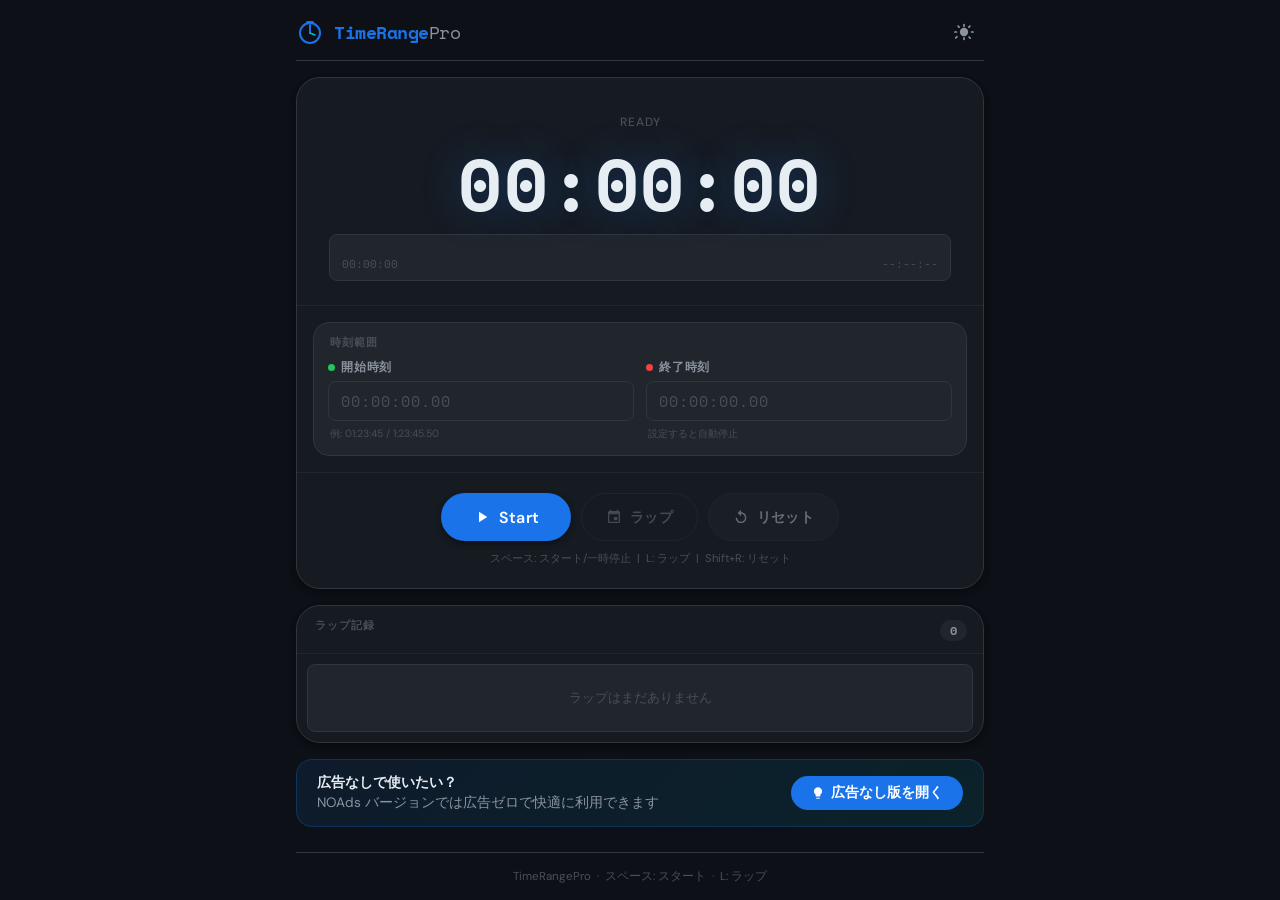
==== index.html @ 6c1df300 "" ====
<!DOCTYPE html>
<html lang="ja" data-theme="dark">
<head>
  <meta charset="UTF-8">
  <meta name="viewport" content="width=device-width, initial-scale=1.0">
  <meta name="theme-color" content="#1a73e8" media="(prefers-color-scheme: dark)">
  <meta name="theme-color" content="#1a73e8" media="(prefers-color-scheme: light)">
  <meta name="description" content="開始・終了時刻を指定できる高機能ストップウォッチ">
  <meta name="apple-mobile-web-app-capable" content="yes">
  <meta name="apple-mobile-web-app-status-bar-style" content="black-translucent">
  <meta name="apple-mobile-web-app-title" content="TimeRangePro">
  <link rel="manifest" href="/manifest.json">
  <link rel="stylesheet" href="/style.css">
  <title>TimeRangePro</title>
  <!-- Google AdSense -->
  <script async="" src="https://pagead2.googlesyndication.com/pagead/js/adsbygoogle.js?client=ca-pub-3265952621594063" crossorigin="anonymous"></script>
</head>
<body>

<div class="app-container">

  <!-- ── Header ── -->
  <header class="app-header">
    <div class="app-logo">
      <svg viewBox="0 0 28 28" fill="none" xmlns="http://www.w3.org/2000/svg">
        <circle cx="14" cy="15" r="10" stroke="var(--md-primary)" stroke-width="2"/>
        <line x1="14" y1="15" x2="14" y2="7" stroke="var(--md-primary)" stroke-width="2" stroke-linecap="round"/>
        <line x1="14" y1="15" x2="19" y2="17" stroke="var(--md-secondary)" stroke-width="1.5" stroke-linecap="round"/>
        <rect x="10" y="3" width="8" height="3" rx="1.5" fill="var(--md-primary)"/>
      </svg>
      <span class="app-title">TimeRange<span>Pro</span></span>
    </div>
    <div class="header-actions">
      <button class="icon-btn" id="btnTheme" aria-label="テーマ切替" title="ダーク/ライト切替">
        <!-- filled by app.js -->
      </button>
    </div>
  </header>

  <!-- ── Install Prompt ── -->
  <div class="install-prompt" id="installPrompt" style="display:none;">
    <div class="install-text">
      <strong>アプリとしてインストール</strong>
      ホーム画面に追加してオフラインでも使えます
    </div>
    <button class="btn btn-secondary btn-install" style="padding:0 14px;height:36px;font-size:0.82rem;">インストール</button>
    <button class="icon-btn btn-install-dismiss" aria-label="閉じる">
      <svg width="16" height="16" viewBox="0 0 24 24" fill="currentColor"><path d="M19 6.41L17.59 5 12 10.59 6.41 5 5 6.41 10.59 12 5 17.59 6.41 19 12 13.41 17.59 19 19 17.59 13.41 12z"/></svg>
    </button>
  </div>

  <!-- ── Main ── -->
  <main class="main-content">

    <!-- ╔═ Timer Panel (outer card) ════════════════════╗ -->
    <section class="panel" aria-label="タイマー">

      <!-- ┌─ Display area ───────────────────────────┐ -->
      <div class="panel-display">
        <div class="timer-status" id="timerStatus">READY</div>
        <div class="timer-display" id="timerDisplay" aria-live="off">
          00:00:00<span class="timer-ms" id="timerMs">.00</span>
        </div>

        <!-- Progress bar nested inside display -->
        <div class="panel-progress">
          <div class="progress-container" role="progressbar" aria-valuemin="0" aria-valuemax="100" aria-valuenow="0">
            <div class="progress-bar" id="progressBar"></div>
          </div>
          <div class="progress-labels">
            <span id="progressStart">00:00:00</span>
            <span id="progressEnd">--:--:--</span>
          </div>
        </div>
      </div>
      <!-- └──────────────────────────────────────────┘ -->

      <!-- ┌─ Range settings (nested sub-panel) ──────┐ -->
      <div class="panel-settings">
        <div class="panel-settings-label">時刻範囲</div>
        <div class="range-inputs" aria-label="時刻範囲設定">
          <div class="input-group">
            <label class="input-label" for="inputStart">
              <span class="dot dot-start"></span>
              開始時刻
            </label>
            <input
              type="text"
              class="time-input"
              id="inputStart"
              placeholder="00:00:00.00"
              inputmode="decimal"
              autocomplete="off"
              spellcheck="false"
              aria-label="タイマー開始時刻"
            >
            <span class="input-hint">例: 01:23:45 / 1:23:45.50</span>
          </div>
          <div class="input-group">
            <label class="input-label" for="inputStop">
              <span class="dot dot-stop"></span>
              終了時刻
            </label>
            <input
              type="text"
              class="time-input"
              id="inputStop"
              placeholder="00:00:00.00"
              inputmode="decimal"
              autocomplete="off"
              spellcheck="false"
              aria-label="タイマー終了時刻（自動停止）"
            >
            <span class="input-hint">設定すると自動停止</span>
          </div>
        </div>
      </div>
      <!-- └──────────────────────────────────────────┘ -->

      <!-- ┌─ Controls ────────────────────────────────┐ -->
      <div class="panel-controls">
        <div class="controls" role="group" aria-label="タイマー操作">
          <button class="btn btn-primary" id="btnStartStop" aria-label="スタート">
            <svg width="18" height="18" viewBox="0 0 24 24" fill="currentColor"><path d="M8 5v14l11-7z"/></svg>
            Start
          </button>
          <button class="btn btn-ghost" id="btnLap" disabled aria-label="ラップ">
            <svg width="16" height="16" viewBox="0 0 24 24" fill="currentColor"><path d="M17 12h-5v5h5v-5zM16 1v2H8V1H6v2H5c-1.11 0-1.99.9-1.99 2L3 19c0 1.1.89 2 2 2h14c1.1 0 2-.9 2-2V5c0-1.1-.9-2-2-2h-1V1h-2zm3 18H5V8h14v11z"/></svg>
            ラップ
          </button>
          <button class="btn btn-secondary" id="btnReset" disabled aria-label="リセット">
            <svg width="16" height="16" viewBox="0 0 24 24" fill="currentColor"><path d="M12 5V1L7 6l5 5V7c3.31 0 6 2.69 6 6s-2.69 6-6 6-6-2.69-6-6H4c0 4.42 3.58 8 8 8s8-3.58 8-8-3.58-8-8-8z"/></svg>
            リセット
          </button>
        </div>
        <p class="shortcut-hint">
          スペース: スタート/一時停止 &nbsp;|&nbsp; L: ラップ &nbsp;|&nbsp; Shift+R: リセット
        </p>
      </div>
      <!-- └──────────────────────────────────────────┘ -->

    </section>
    <!-- ╚═══════════════════════════════════════════════╝ -->

    <!-- ╔═ Lap Panel ════════════════════════════════════╗ -->
    <section class="panel panel-lap" aria-label="ラップ記録">
      <div class="panel-lap-header">
        <div class="panel-settings-label">ラップ記録</div>
        <span class="lap-count" id="lapCount">0</span>
      </div>
      <!-- ┌─ Lap list (inset) ────────────────────────┐ -->
      <div class="lap-list-inset">
        <div class="lap-list" id="lapList" role="list">
          <div class="lap-empty">ラップはまだありません</div>
        </div>
      </div>
      <!-- └──────────────────────────────────────────┘ -->
    </section>
    <!-- ╚═══════════════════════════════════════════════╝ -->

    <!-- Noads Banner -->
    <div class="noads-banner">
      <div class="noads-text">
        <strong>広告なしで使いたい？</strong>
        NOAds バージョンでは広告ゼロで快適に利用できます
      </div>
      <button class="btn-noads" id="btnGoNoads" aria-label="広告なしバージョンを開く">
        <svg width="14" height="14" viewBox="0 0 24 24" fill="currentColor"><path d="M9 21c0 .55.45 1 1 1h4c.55 0 1-.45 1-1v-1H9v1zm3-19C8.14 2 5 5.14 5 9c0 2.38 1.19 4.47 3 5.74V17c0 .55.45 1 1 1h6c.55 0 1-.45 1-1v-2.26c1.81-1.27 3-3.36 3-5.74 0-3.86-3.14-7-7-7z"/></svg>
        広告なし版を開く
      </button>
    </div>

  </main>

  <footer class="app-footer">
    TimeRangePro &nbsp;·&nbsp; スペース: スタート &nbsp;·&nbsp; L: ラップ
  </footer>

</div>

<script>
  // ── Service Worker Registration ──────────────────────
  if ('serviceWorker' in navigator) {
    navigator.serviceWorker.register('/sw.js').catch(() => {});
  }

  // ── noads Button: set one-time token ─────────────────
  document.getElementById('btnGoNoads').addEventListener('click', function () {
    // Set a one-time session token
    sessionStorage.setItem('trp_noads_token', '1');
    window.location.href = '/noads/';
  });
</script>
<script src="/app.js"></script>
</body>
</html>
---- style.css ----
/* ─── Google Fonts ─────────────────────────────────── */
@import url('https://fonts.googleapis.com/css2?family=Space+Mono:wght@400;700&family=DM+Sans:opsz,wght@9..40,300;400;500;600&display=swap');

/* ─── CSS Variables ─────────────────────────────────── */
:root {
  --md-primary: #1a73e8;
  --md-primary-container: #d3e3fd;
  --md-on-primary: #ffffff;
  --md-secondary: #00bcd4;
  --md-accent: #f59e0b;
  --md-error: #ef4444;
  --md-success: #22c55e;

  --transition: 0.25s cubic-bezier(0.4, 0, 0.2, 1);
  --radius-sm: 8px;
  --radius-md: 16px;
  --radius-lg: 24px;
  --radius-pill: 50px;

  --font-display: 'Space Mono', monospace;
  --font-ui: 'DM Sans', sans-serif;

  --shadow-1: 0 1px 3px rgba(0,0,0,0.12), 0 1px 2px rgba(0,0,0,0.24);
  --shadow-2: 0 3px 6px rgba(0,0,0,0.16), 0 3px 6px rgba(0,0,0,0.23);
  --shadow-3: 0 10px 20px rgba(0,0,0,0.19), 0 6px 6px rgba(0,0,0,0.23);
}

/* ─── Dark Mode (default) ──────────────────────────── */
[data-theme="dark"] {
  --bg-base:      #0d1117;
  --bg-surface:   #161b22;
  --bg-elevated:  #21262d;
  --bg-overlay:   #30363d;
  --text-primary: #e6edf3;
  --text-secondary:#8b949e;
  --text-muted:   #484f58;
  --border:       #30363d;
  --divider:      #21262d;
  --timer-glow:   rgba(26, 115, 232, 0.3);
  --ad-bg:        #1a1f26;
  --ad-border:    #2d333b;
}

/* ─── Light Mode ───────────────────────────────────── */
[data-theme="light"] {
  --bg-base:      #f8f9fa;
  --bg-surface:   #ffffff;
  --bg-elevated:  #f1f3f4;
  --bg-overlay:   #e8eaed;
  --text-primary: #202124;
  --text-secondary:#5f6368;
  --text-muted:   #9aa0a6;
  --border:       #dadce0;
  --divider:      #f1f3f4;
  --timer-glow:   rgba(26, 115, 232, 0.15);
  --ad-bg:        #fafafa;
  --ad-border:    #e0e0e0;

  --shadow-1: 0 1px 3px rgba(0,0,0,0.08), 0 1px 2px rgba(0,0,0,0.12);
  --shadow-2: 0 3px 6px rgba(0,0,0,0.10), 0 3px 6px rgba(0,0,0,0.12);
  --shadow-3: 0 10px 20px rgba(0,0,0,0.10), 0 6px 6px rgba(0,0,0,0.12);
}

/* ─── Reset & Base ─────────────────────────────────── */
*, *::before, *::after { box-sizing: border-box; margin: 0; padding: 0; }

html {
  font-size: 16px;
  -webkit-text-size-adjust: 100%;
}

body {
  font-family: var(--font-ui);
  background: var(--bg-base);
  color: var(--text-primary);
  min-height: 100vh;
  transition: background var(--transition), color var(--transition);
  overflow-x: hidden;
}

/* ─── App Shell ────────────────────────────────────── */
.app-container {
  display: flex;
  flex-direction: column;
  min-height: 100vh;
  max-width: 720px;
  margin: 0 auto;
  padding: 0 16px;
}

/* ─── Header ───────────────────────────────────────── */
.app-header {
  display: flex;
  align-items: center;
  justify-content: space-between;
  padding: 12px 0 8px;
  border-bottom: 1px solid var(--border);
  position: sticky;
  top: 0;
  background: var(--bg-base);
  z-index: 100;
  transition: background var(--transition);
}

.app-logo {
  display: flex;
  align-items: center;
  gap: 10px;
}

.app-logo svg {
  width: 28px;
  height: 28px;
}

.app-title {
  font-family: var(--font-display);
  font-size: 1.1rem;
  font-weight: 700;
  color: var(--md-primary);
  letter-spacing: -0.5px;
}

.app-title span {
  color: var(--text-secondary);
  font-weight: 400;
}

.header-actions {
  display: flex;
  align-items: center;
  gap: 8px;
}

/* ─── Icon Button ──────────────────────────────────── */
.icon-btn {
  width: 40px;
  height: 40px;
  border-radius: 50%;
  border: none;
  background: transparent;
  color: var(--text-secondary);
  cursor: pointer;
  display: flex;
  align-items: center;
  justify-content: center;
  transition: background var(--transition), color var(--transition);
  -webkit-tap-highlight-color: transparent;
  position: relative;
  overflow: hidden;
}

.icon-btn:hover { background: var(--bg-elevated); color: var(--text-primary); }
.icon-btn:active { background: var(--bg-overlay); }
.icon-btn::after {
  content: '';
  position: absolute;
  inset: 0;
  border-radius: 50%;
  background: currentColor;
  opacity: 0;
  transform: scale(0);
  transition: transform 0.3s, opacity 0.3s;
}
.icon-btn:active::after { transform: scale(1); opacity: 0.12; }

/* ─── Ad Banner (removed - using AdSense auto-ads) ─── */

/* ─── Main Content ─────────────────────────────────── */
.main-content {
  flex: 1;
  padding: 16px 0;
  display: flex;
  flex-direction: column;
  gap: 16px;
}

/* ─── Panel System (nested card architecture) ──────── */

/* Outer panel — outermost card */
.panel {
  background: var(--bg-surface);
  border-radius: var(--radius-lg);
  border: 1px solid var(--border);
  box-shadow: var(--shadow-2);
  overflow: hidden;
  transition: background var(--transition), border-color var(--transition);
}

/* Display area — inset block at top of panel */
.panel-display {
  padding: 28px 24px 20px;
  text-align: center;
  border-bottom: 1px solid var(--divider);
}

/* Progress nested inside display */
.panel-progress {
  background: var(--bg-elevated);
  border-radius: var(--radius-sm);
  padding: 10px 12px 8px;
  margin-top: 14px;
  border: 1px solid var(--border);
}

/* Settings sub-panel — inset background */
.panel-settings {
  background: var(--bg-elevated);
  margin: 12px;
  border-radius: var(--radius-md);
  border: 1px solid var(--border);
  padding: 12px 14px 14px;
}

.panel-settings-label {
  font-size: 0.68rem;
  font-weight: 700;
  color: var(--text-muted);
  text-transform: uppercase;
  letter-spacing: 1px;
  margin-bottom: 10px;
  padding-left: 2px;
}

/* Controls area — bottom of panel */
.panel-controls {
  padding: 16px 20px 18px;
  border-top: 1px solid var(--divider);
  display: flex;
  flex-direction: column;
  gap: 10px;
  align-items: center;
}

.shortcut-hint {
  text-align: center;
  font-size: 0.7rem;
  color: var(--text-muted);
}

/* Lap panel */
.panel-lap {
  overflow: visible;
}

.panel-lap-header {
  display: flex;
  align-items: center;
  justify-content: space-between;
  padding: 12px 16px 10px;
  border-bottom: 1px solid var(--divider);
}

/* Inset lap list */
.lap-list-inset {
  background: var(--bg-elevated);
  margin: 10px;
  border-radius: var(--radius-sm);
  border: 1px solid var(--border);
  overflow: hidden;
}

/* ─── Timer Display ────────────────────────────────── */
.timer-display {
  font-family: var(--font-display);
  font-size: clamp(2.8rem, 12vw, 4.5rem);
  font-weight: 700;
  letter-spacing: 0.02em;
  color: var(--text-primary);
  line-height: 1;
  margin-bottom: 4px;
  transition: color var(--transition), text-shadow var(--transition);
  text-shadow: 0 0 40px var(--timer-glow);
  user-select: none;
}

.timer-display.running {
  color: var(--md-primary);
  text-shadow: 0 0 40px rgba(26, 115, 232, 0.5), 0 0 80px rgba(26, 115, 232, 0.2);
}

.timer-display.finished {
  color: var(--md-success);
  text-shadow: 0 0 40px rgba(34, 197, 94, 0.4);
}

.timer-ms {
  font-size: 0.45em;
  color: var(--text-secondary);
  vertical-align: baseline;
  margin-left: 2px;
}

.timer-status {
  font-size: 0.75rem;
  color: var(--text-muted);
  letter-spacing: 1px;
  text-transform: uppercase;
  font-weight: 500;
  height: 18px;
  margin-bottom: 16px;
}

/* ─── Progress Bar ─────────────────────────────────── */
.progress-container {
  background: var(--bg-elevated);
  border-radius: 999px;
  height: 6px;
  overflow: hidden;
  margin: 0 0 4px;
}

.progress-bar {
  height: 100%;
  background: linear-gradient(90deg, var(--md-primary), var(--md-secondary));
  border-radius: 999px;
  width: 0%;
  transition: width 0.1s linear;
}

.progress-labels {
  display: flex;
  justify-content: space-between;
  font-size: 0.7rem;
  color: var(--text-muted);
  margin-top: 4px;
  font-family: var(--font-display);
}

/* ─── Range Inputs ─────────────────────────────────── */
.range-inputs {
  display: grid;
  grid-template-columns: 1fr 1fr;
  gap: 12px;
}

.input-group {
  display: flex;
  flex-direction: column;
  gap: 6px;
}

.input-label {
  font-size: 0.72rem;
  font-weight: 600;
  color: var(--text-secondary);
  text-transform: uppercase;
  letter-spacing: 0.8px;
  display: flex;
  align-items: center;
  gap: 6px;
}

.input-label .dot {
  width: 7px;
  height: 7px;
  border-radius: 50%;
}

.dot-start { background: var(--md-success); }
.dot-stop  { background: var(--md-error); }

.time-input {
  font-family: var(--font-display);
  font-size: 0.95rem;
  padding: 8px 12px;
  border-radius: var(--radius-sm);
  border: 1.5px solid var(--border);
  background: var(--bg-elevated);
  color: var(--text-primary);
  width: 100%;
  letter-spacing: 1px;
  transition: border-color var(--transition), background var(--transition), box-shadow var(--transition);
  outline: none;
}

.time-input:focus {
  border-color: var(--md-primary);
  box-shadow: 0 0 0 3px rgba(26, 115, 232, 0.15);
  background: var(--bg-surface);
}

.time-input::placeholder { color: var(--text-muted); }

.input-hint {
  font-size: 0.65rem;
  color: var(--text-muted);
  padding-left: 2px;
}

/* ─── Controls ─────────────────────────────────────── */
.controls {
  display: flex;
  gap: 10px;
  align-items: center;
  justify-content: center;
  flex-wrap: wrap;
}

.btn {
  font-family: var(--font-ui);
  font-size: 0.9rem;
  font-weight: 600;
  border: none;
  cursor: pointer;
  border-radius: var(--radius-pill);
  padding: 0 24px;
  height: 48px;
  display: flex;
  align-items: center;
  gap: 8px;
  transition: all var(--transition);
  -webkit-tap-highlight-color: transparent;
  position: relative;
  overflow: hidden;
  letter-spacing: 0.3px;
}

.btn::after {
  content: '';
  position: absolute;
  inset: 0;
  background: currentColor;
  opacity: 0;
  transition: opacity 0.2s;
}
.btn:active::after { opacity: 0.12; }

.btn-primary {
  background: var(--md-primary);
  color: #fff;
  box-shadow: var(--shadow-2);
  min-width: 130px;
  justify-content: center;
  font-size: 1rem;
}

.btn-primary:hover { filter: brightness(1.1); box-shadow: var(--shadow-3); }
.btn-primary.paused { background: var(--md-accent); }
.btn-primary.running { background: #e53e3e; }

.btn-secondary {
  background: var(--bg-elevated);
  color: var(--text-primary);
  border: 1.5px solid var(--border);
}
.btn-secondary:hover { background: var(--bg-overlay); }

.btn-ghost {
  background: transparent;
  color: var(--text-secondary);
  border: 1.5px solid var(--border);
}
.btn-ghost:hover { background: var(--bg-elevated); color: var(--text-primary); }

.btn:disabled {
  opacity: 0.38;
  cursor: not-allowed;
  pointer-events: none;
}

.btn svg { flex-shrink: 0; }

/* ─── Lap List ─────────────────────────────────────── */
.lap-count {
  background: var(--bg-elevated);
  color: var(--text-secondary);
  border-radius: 20px;
  padding: 2px 10px;
  font-size: 0.72rem;
  font-weight: 600;
  font-family: var(--font-display);
}

.lap-list {
  max-height: 200px;
  overflow-y: auto;
  scrollbar-width: thin;
  scrollbar-color: var(--border) transparent;
}

.lap-list::-webkit-scrollbar { width: 4px; }
.lap-list::-webkit-scrollbar-track { background: transparent; }
.lap-list::-webkit-scrollbar-thumb { background: var(--border); border-radius: 4px; }

.lap-item {
  display: grid;
  grid-template-columns: 32px 1fr 1fr 1fr;
  gap: 8px;
  align-items: center;
  padding: 10px 16px;
  border-bottom: 1px solid var(--divider);
  font-family: var(--font-display);
  font-size: 0.82rem;
  animation: lapIn 0.2s ease;
  transition: background var(--transition);
}

.lap-item:last-child { border-bottom: none; }
.lap-item:hover { background: var(--bg-elevated); }

@keyframes lapIn {
  from { opacity: 0; transform: translateX(-8px); }
  to   { opacity: 1; transform: translateX(0); }
}

.lap-num {
  color: var(--text-muted);
  font-size: 0.72rem;
}

.lap-split { color: var(--text-primary); }
.lap-total { color: var(--text-secondary); }

.lap-delta { font-size: 0.75rem; }
.lap-delta.faster { color: var(--md-success); }
.lap-delta.slower { color: var(--md-error); }
.lap-delta.neutral { color: var(--text-muted); }

.lap-empty {
  padding: 24px 16px;
  text-align: center;
  color: var(--text-muted);
  font-size: 0.82rem;
}

/* ─── Noads Button ─────────────────────────────────── */
.noads-banner {
  background: linear-gradient(135deg, rgba(26,115,232,0.1), rgba(0,188,212,0.1));
  border: 1px solid rgba(26,115,232,0.25);
  border-radius: var(--radius-md);
  padding: 14px 20px;
  display: flex;
  align-items: center;
  justify-content: space-between;
  gap: 12px;
  flex-wrap: wrap;
}

.noads-text {
  font-size: 0.85rem;
  color: var(--text-secondary);
}

.noads-text strong {
  color: var(--text-primary);
  display: block;
  margin-bottom: 2px;
}

.btn-noads {
  background: var(--md-primary);
  color: #fff;
  border: none;
  border-radius: var(--radius-pill);
  padding: 8px 20px;
  font-family: var(--font-ui);
  font-size: 0.85rem;
  font-weight: 600;
  cursor: pointer;
  white-space: nowrap;
  transition: all var(--transition);
  display: flex;
  align-items: center;
  gap: 6px;
  text-decoration: none;
  -webkit-tap-highlight-color: transparent;
}

.btn-noads:hover { filter: brightness(1.1); box-shadow: var(--shadow-2); }

/* ─── Footer ───────────────────────────────────────── */
.app-footer {
  padding: 16px 0;
  border-top: 1px solid var(--border);
  text-align: center;
  font-size: 0.72rem;
  color: var(--text-muted);
  margin-top: auto;
}

/* ─── Install Prompt ───────────────────────────────── */
.install-prompt {
  background: var(--bg-surface);
  border: 1px solid var(--border);
  border-radius: var(--radius-md);
  padding: 12px 16px;
  display: flex;
  align-items: center;
  gap: 12px;
  animation: slideDown 0.3s ease;
}

@keyframes slideDown {
  from { opacity: 0; transform: translateY(-8px); }
  to   { opacity: 1; transform: translateY(0); }
}

.install-text {
  flex: 1;
  font-size: 0.82rem;
  color: var(--text-secondary);
}

.install-text strong { color: var(--text-primary); font-size: 0.88rem; }

/* ─── Responsive ───────────────────────────────────── */
@media (max-width: 480px) {
  .range-inputs {
    grid-template-columns: 1fr;
    gap: 10px;
  }

  .panel-display { padding: 20px 16px 16px; }
  .panel-settings { margin: 8px; }
  .panel-controls { padding: 12px 14px 14px; }

  .controls { gap: 8px; }

  .btn-primary {
    min-width: 110px;
    font-size: 0.95rem;
  }

  .lap-item {
    grid-template-columns: 28px 1fr 1fr auto;
    font-size: 0.78rem;
    padding: 9px 12px;
  }

  .noads-banner {
    flex-direction: column;
    align-items: flex-start;
  }
}

@media (min-width: 600px) {
  .panel-display { padding: 36px 32px 24px; }
  .panel-settings { margin: 16px; }
  .panel-controls { padding: 20px 28px 22px; }
}

/* ─── Transitions for theme switch ────────────────────*/
* {
  transition: background-color var(--transition),
              border-color var(--transition),
              color var(--transition);
}
.timer-display, .progress-bar { transition: none; }
.timer-display { transition: color 0.3s, text-shadow 0.3s; }
.progress-bar  { transition: width 0.1s linear; }
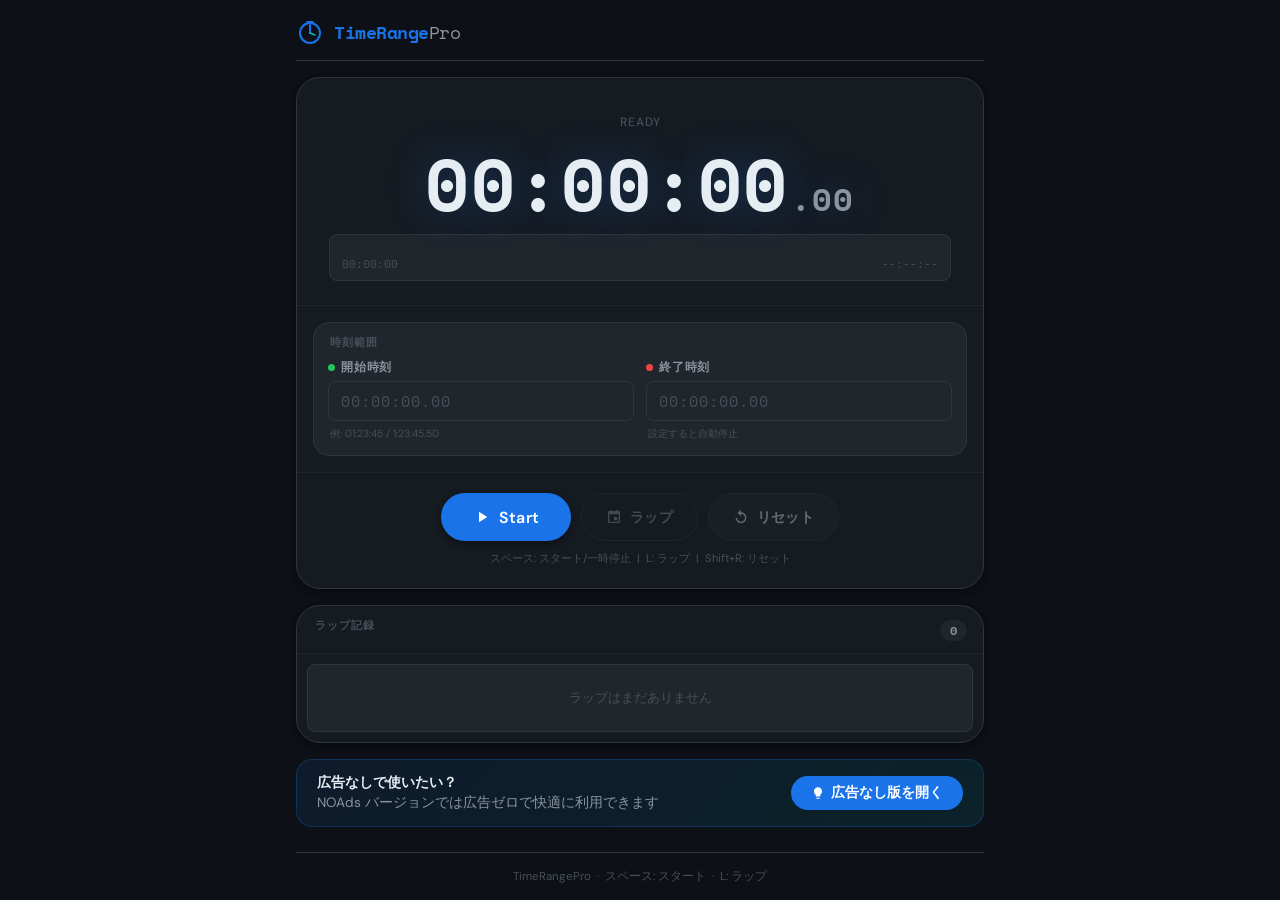
==== commit 532734f2: "Refactor timer display in index.html Updated timer display structure for better accessibility." ====
--- a/index.html
+++ b/index.html
@@ -58,9 +58,9 @@
       <!-- ┌─ Display area ───────────────────────────┐ -->
       <div class="panel-display">
         <div class="timer-status" id="timerStatus">READY</div>
-        <div class="timer-display" id="timerDisplay" aria-live="off">
-          00:00:00<span class="timer-ms" id="timerMs">.00</span>
-        </div>
+        <div class="timer-display" aria-live="off">
+  <span id="timerDisplay">00:00:00</span><span class="timer-ms" id="timerMs">.00</span>
+</div>
 
         <!-- Progress bar nested inside display -->
         <div class="panel-progress">
@@ -193,4 +193,4 @@
 </script>
 <script src="/app.js"></script>
 </body>
-</html>+</html>
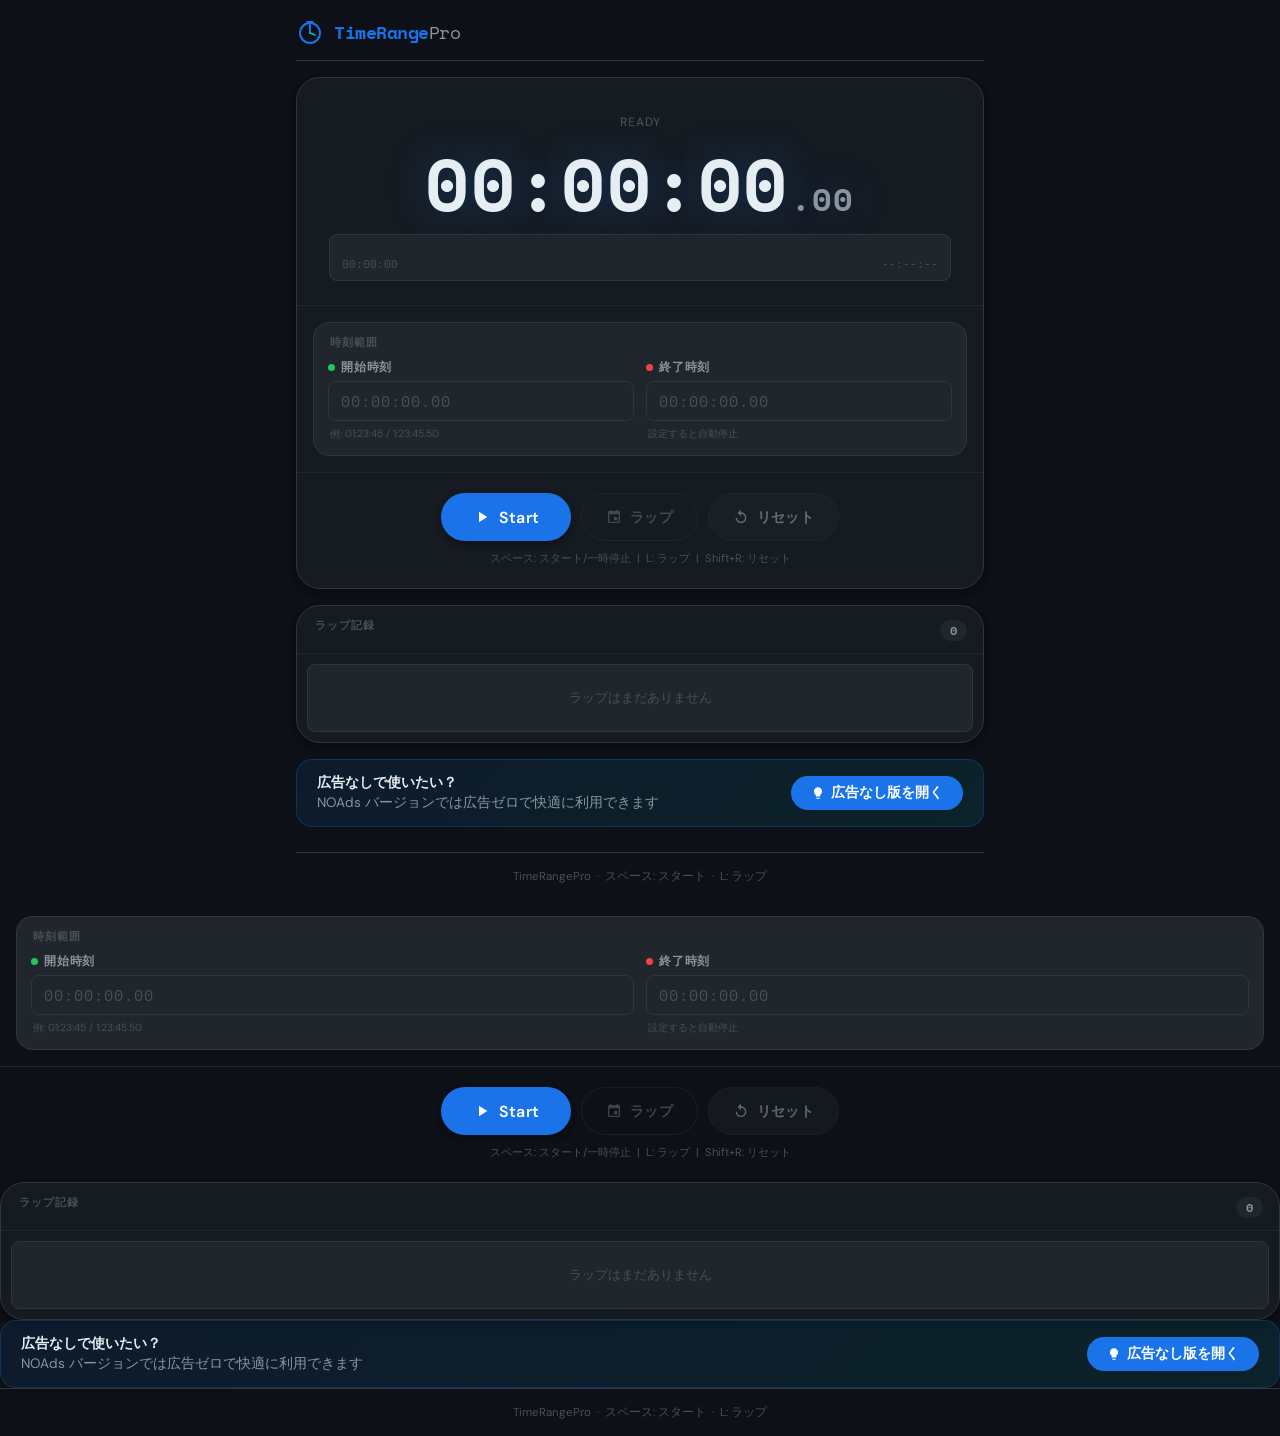
==== commit 66bb7333: "Remove comments for cleaner index.html Removed comments from index.html to clean up the code." ====
--- a/index.html
+++ b/index.html
@@ -12,14 +12,12 @@
   <link rel="manifest" href="/manifest.json">
   <link rel="stylesheet" href="/style.css">
   <title>TimeRangePro</title>
-  <!-- Google AdSense -->
   <script async="" src="https://pagead2.googlesyndication.com/pagead/js/adsbygoogle.js?client=ca-pub-3265952621594063" crossorigin="anonymous"></script>
 </head>
 <body>
 
 <div class="app-container">
 
-  <!-- ── Header ── -->
   <header class="app-header">
     <div class="app-logo">
       <svg viewBox="0 0 28 28" fill="none" xmlns="http://www.w3.org/2000/svg">
@@ -32,12 +30,10 @@
     </div>
     <div class="header-actions">
       <button class="icon-btn" id="btnTheme" aria-label="テーマ切替" title="ダーク/ライト切替">
-        <!-- filled by app.js -->
-      </button>
+        </button>
     </div>
   </header>
 
-  <!-- ── Install Prompt ── -->
   <div class="install-prompt" id="installPrompt" style="display:none;">
     <div class="install-text">
       <strong>アプリとしてインストール</strong>
@@ -49,20 +45,16 @@
     </button>
   </div>
 
-  <!-- ── Main ── -->
   <main class="main-content">
 
-    <!-- ╔═ Timer Panel (outer card) ════════════════════╗ -->
     <section class="panel" aria-label="タイマー">
 
-      <!-- ┌─ Display area ───────────────────────────┐ -->
       <div class="panel-display">
         <div class="timer-status" id="timerStatus">READY</div>
         <div class="timer-display" aria-live="off">
-  <span id="timerDisplay">00:00:00</span><span class="timer-ms" id="timerMs">.00</span>
-</div>
-
-        <!-- Progress bar nested inside display -->
+          <span id="timerDisplay">00:00:00</span><span class="timer-ms" id="timerMs">.00</span>
+        </div>
+
         <div class="panel-progress">
           <div class="progress-container" role="progressbar" aria-valuemin="0" aria-valuemax="100" aria-valuenow="0">
             <div class="progress-bar" id="progressBar"></div>
@@ -73,9 +65,6 @@
           </div>
         </div>
       </div>
-      <!-- └──────────────────────────────────────────┘ -->
-
-      <!-- ┌─ Range settings (nested sub-panel) ──────┐ -->
       <div class="panel-settings">
         <div class="panel-settings-label">時刻範囲</div>
         <div class="range-inputs" aria-label="時刻範囲設定">
@@ -115,9 +104,6 @@
           </div>
         </div>
       </div>
-      <!-- └──────────────────────────────────────────┘ -->
-
-      <!-- ┌─ Controls ────────────────────────────────┐ -->
       <div class="panel-controls">
         <div class="controls" role="group" aria-label="タイマー操作">
           <button class="btn btn-primary" id="btnStartStop" aria-label="スタート">
@@ -137,28 +123,18 @@
           スペース: スタート/一時停止 &nbsp;|&nbsp; L: ラップ &nbsp;|&nbsp; Shift+R: リセット
         </p>
       </div>
-      <!-- └──────────────────────────────────────────┘ -->
-
-    </section>
-    <!-- ╚═══════════════════════════════════════════════╝ -->
-
-    <!-- ╔═ Lap Panel ════════════════════════════════════╗ -->
+      </section>
     <section class="panel panel-lap" aria-label="ラップ記録">
       <div class="panel-lap-header">
         <div class="panel-settings-label">ラップ記録</div>
         <span class="lap-count" id="lapCount">0</span>
       </div>
-      <!-- ┌─ Lap list (inset) ────────────────────────┐ -->
       <div class="lap-list-inset">
         <div class="lap-list" id="lapList" role="list">
           <div class="lap-empty">ラップはまだありません</div>
         </div>
       </div>
-      <!-- └──────────────────────────────────────────┘ -->
-    </section>
-    <!-- ╚═══════════════════════════════════════════════╝ -->
-
-    <!-- Noads Banner -->
+      </section>
     <div class="noads-banner">
       <div class="noads-text">
         <strong>広告なしで使いたい？</strong>
@@ -194,3 +170,126 @@
 <script src="/app.js"></script>
 </body>
 </html>
+        </div>
+      </div>
+      <!-- └──────────────────────────────────────────┘ -->
+
+      <!-- ┌─ Range settings (nested sub-panel) ──────┐ -->
+      <div class="panel-settings">
+        <div class="panel-settings-label">時刻範囲</div>
+        <div class="range-inputs" aria-label="時刻範囲設定">
+          <div class="input-group">
+            <label class="input-label" for="inputStart">
+              <span class="dot dot-start"></span>
+              開始時刻
+            </label>
+            <input
+              type="text"
+              class="time-input"
+              id="inputStart"
+              placeholder="00:00:00.00"
+              inputmode="decimal"
+              autocomplete="off"
+              spellcheck="false"
+              aria-label="タイマー開始時刻"
+            >
+            <span class="input-hint">例: 01:23:45 / 1:23:45.50</span>
+          </div>
+          <div class="input-group">
+            <label class="input-label" for="inputStop">
+              <span class="dot dot-stop"></span>
+              終了時刻
+            </label>
+            <input
+              type="text"
+              class="time-input"
+              id="inputStop"
+              placeholder="00:00:00.00"
+              inputmode="decimal"
+              autocomplete="off"
+              spellcheck="false"
+              aria-label="タイマー終了時刻（自動停止）"
+            >
+            <span class="input-hint">設定すると自動停止</span>
+          </div>
+        </div>
+      </div>
+      <!-- └──────────────────────────────────────────┘ -->
+
+      <!-- ┌─ Controls ────────────────────────────────┐ -->
+      <div class="panel-controls">
+        <div class="controls" role="group" aria-label="タイマー操作">
+          <button class="btn btn-primary" id="btnStartStop" aria-label="スタート">
+            <svg width="18" height="18" viewBox="0 0 24 24" fill="currentColor"><path d="M8 5v14l11-7z"/></svg>
+            Start
+          </button>
+          <button class="btn btn-ghost" id="btnLap" disabled aria-label="ラップ">
+            <svg width="16" height="16" viewBox="0 0 24 24" fill="currentColor"><path d="M17 12h-5v5h5v-5zM16 1v2H8V1H6v2H5c-1.11 0-1.99.9-1.99 2L3 19c0 1.1.89 2 2 2h14c1.1 0 2-.9 2-2V5c0-1.1-.9-2-2-2h-1V1h-2zm3 18H5V8h14v11z"/></svg>
+            ラップ
+          </button>
+          <button class="btn btn-secondary" id="btnReset" disabled aria-label="リセット">
+            <svg width="16" height="16" viewBox="0 0 24 24" fill="currentColor"><path d="M12 5V1L7 6l5 5V7c3.31 0 6 2.69 6 6s-2.69 6-6 6-6-2.69-6-6H4c0 4.42 3.58 8 8 8s8-3.58 8-8-3.58-8-8-8z"/></svg>
+            リセット
+          </button>
+        </div>
+        <p class="shortcut-hint">
+          スペース: スタート/一時停止 &nbsp;|&nbsp; L: ラップ &nbsp;|&nbsp; Shift+R: リセット
+        </p>
+      </div>
+      <!-- └──────────────────────────────────────────┘ -->
+
+    </section>
+    <!-- ╚═══════════════════════════════════════════════╝ -->
+
+    <!-- ╔═ Lap Panel ════════════════════════════════════╗ -->
+    <section class="panel panel-lap" aria-label="ラップ記録">
+      <div class="panel-lap-header">
+        <div class="panel-settings-label">ラップ記録</div>
+        <span class="lap-count" id="lapCount">0</span>
+      </div>
+      <!-- ┌─ Lap list (inset) ────────────────────────┐ -->
+      <div class="lap-list-inset">
+        <div class="lap-list" id="lapList" role="list">
+          <div class="lap-empty">ラップはまだありません</div>
+        </div>
+      </div>
+      <!-- └──────────────────────────────────────────┘ -->
+    </section>
+    <!-- ╚═══════════════════════════════════════════════╝ -->
+
+    <!-- Noads Banner -->
+    <div class="noads-banner">
+      <div class="noads-text">
+        <strong>広告なしで使いたい？</strong>
+        NOAds バージョンでは広告ゼロで快適に利用できます
+      </div>
+      <button class="btn-noads" id="btnGoNoads" aria-label="広告なしバージョンを開く">
+        <svg width="14" height="14" viewBox="0 0 24 24" fill="currentColor"><path d="M9 21c0 .55.45 1 1 1h4c.55 0 1-.45 1-1v-1H9v1zm3-19C8.14 2 5 5.14 5 9c0 2.38 1.19 4.47 3 5.74V17c0 .55.45 1 1 1h6c.55 0 1-.45 1-1v-2.26c1.81-1.27 3-3.36 3-5.74 0-3.86-3.14-7-7-7z"/></svg>
+        広告なし版を開く
+      </button>
+    </div>
+
+  </main>
+
+  <footer class="app-footer">
+    TimeRangePro &nbsp;·&nbsp; スペース: スタート &nbsp;·&nbsp; L: ラップ
+  </footer>
+
+</div>
+
+<script>
+  // ── Service Worker Registration ──────────────────────
+  if ('serviceWorker' in navigator) {
+    navigator.serviceWorker.register('/sw.js').catch(() => {});
+  }
+
+  // ── noads Button: set one-time token ─────────────────
+  document.getElementById('btnGoNoads').addEventListener('click', function () {
+    // Set a one-time session token
+    sessionStorage.setItem('trp_noads_token', '1');
+    window.location.href = '/noads/';
+  });
+</script>
+<script src="/app.js"></script>
+</body>
+</html>
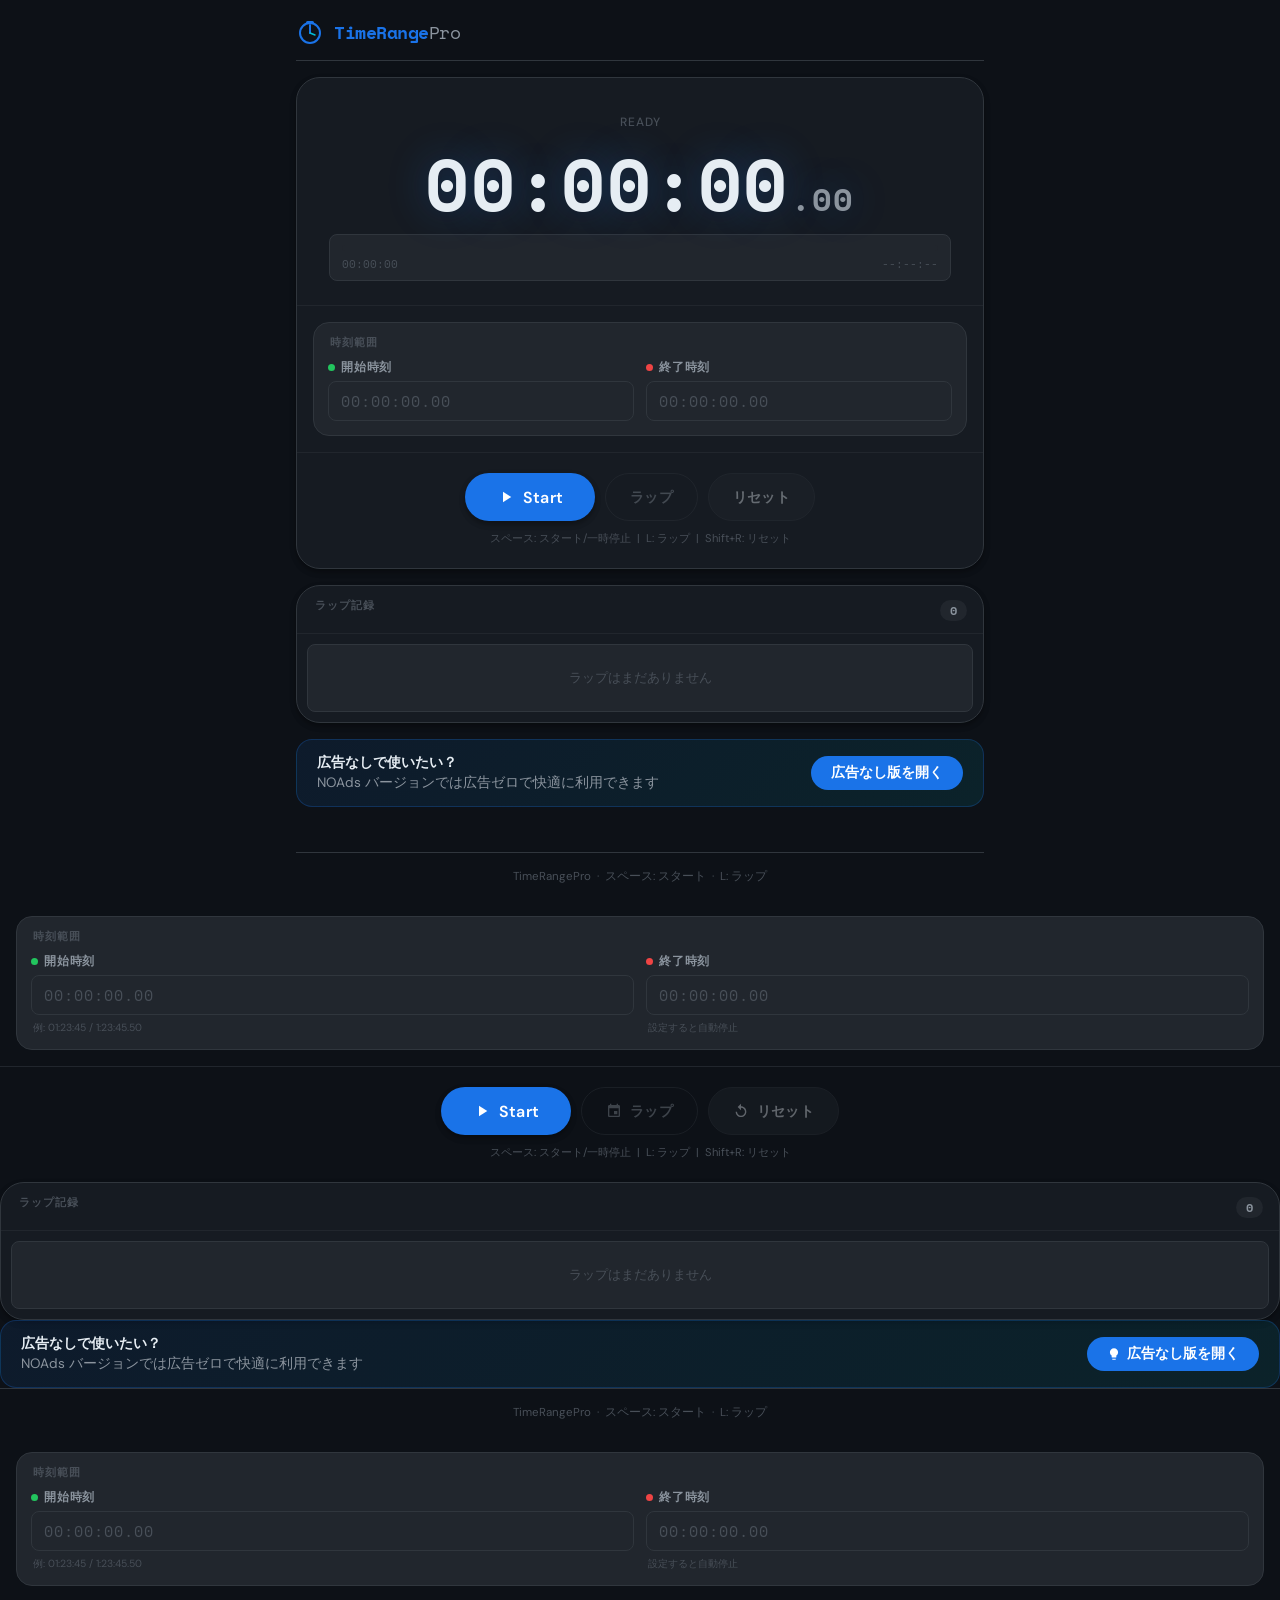
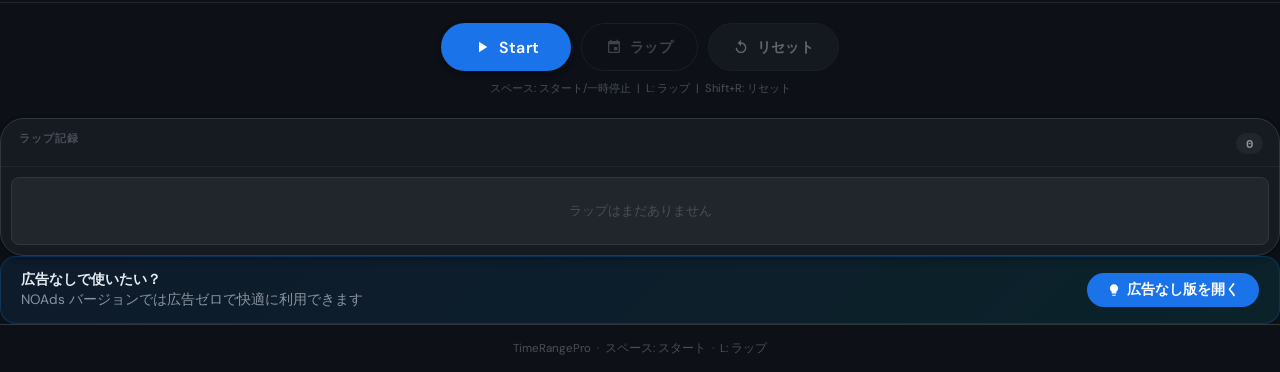
==== commit ddb0ceef: "Refactor HTML structure and improve accessibility Removed duplicate theme-color meta tags and cleane" ====
--- a/index.html
+++ b/index.html
@@ -3,8 +3,7 @@
 <head>
   <meta charset="UTF-8">
   <meta name="viewport" content="width=device-width, initial-scale=1.0">
-  <meta name="theme-color" content="#1a73e8" media="(prefers-color-scheme: dark)">
-  <meta name="theme-color" content="#1a73e8" media="(prefers-color-scheme: light)">
+  <meta name="theme-color" content="#1a73e8">
   <meta name="description" content="開始・終了時刻を指定できる高機能ストップウォッチ">
   <meta name="apple-mobile-web-app-capable" content="yes">
   <meta name="apple-mobile-web-app-status-bar-style" content="black-translucent">
@@ -12,7 +11,7 @@
   <link rel="manifest" href="/manifest.json">
   <link rel="stylesheet" href="/style.css">
   <title>TimeRangePro</title>
-  <script async="" src="https://pagead2.googlesyndication.com/pagead/js/adsbygoogle.js?client=ca-pub-3265952621594063" crossorigin="anonymous"></script>
+  <script async src="https://pagead2.googlesyndication.com/pagead/js/adsbygoogle.js?client=ca-pub-3265952621594063" crossorigin="anonymous"></script>
 </head>
 <body>
 
@@ -29,26 +28,13 @@
       <span class="app-title">TimeRange<span>Pro</span></span>
     </div>
     <div class="header-actions">
-      <button class="icon-btn" id="btnTheme" aria-label="テーマ切替" title="ダーク/ライト切替">
-        </button>
+      <button class="icon-btn" id="btnTheme" aria-label="テーマ切替" title="ダーク/ライト切替"></button>
     </div>
   </header>
 
-  <div class="install-prompt" id="installPrompt" style="display:none;">
-    <div class="install-text">
-      <strong>アプリとしてインストール</strong>
-      ホーム画面に追加してオフラインでも使えます
-    </div>
-    <button class="btn btn-secondary btn-install" style="padding:0 14px;height:36px;font-size:0.82rem;">インストール</button>
-    <button class="icon-btn btn-install-dismiss" aria-label="閉じる">
-      <svg width="16" height="16" viewBox="0 0 24 24" fill="currentColor"><path d="M19 6.41L17.59 5 12 10.59 6.41 5 5 6.41 10.59 12 5 17.59 6.41 19 12 13.41 17.59 19 19 17.59 13.41 12z"/></svg>
-    </button>
-  </div>
-
   <main class="main-content">
 
     <section class="panel" aria-label="タイマー">
-
       <div class="panel-display">
         <div class="timer-status" id="timerStatus">READY</div>
         <div class="timer-display" aria-live="off">
@@ -62,6 +48,77 @@
           <div class="progress-labels">
             <span id="progressStart">00:00:00</span>
             <span id="progressEnd">--:--:--</span>
+          </div>
+        </div>
+      </div>
+
+      <div class="panel-settings">
+        <div class="panel-settings-label">時刻範囲</div>
+        <div class="range-inputs" aria-label="時刻範囲設定">
+          <div class="input-group">
+            <label class="input-label" for="inputStart"><span class="dot dot-start"></span>開始時刻</label>
+            <input type="text" class="time-input" id="inputStart" placeholder="00:00:00.00" inputmode="decimal" autocomplete="off">
+          </div>
+          <div class="input-group">
+            <label class="input-label" for="inputStop"><span class="dot dot-stop"></span>終了時刻</label>
+            <input type="text" class="time-input" id="inputStop" placeholder="00:00:00.00" inputmode="decimal" autocomplete="off">
+          </div>
+        </div>
+      </div>
+
+      <div class="panel-controls">
+        <div class="controls" role="group">
+          <button class="btn btn-primary" id="btnStartStop">
+            <svg width="18" height="18" viewBox="0 0 24 24" fill="currentColor"><path d="M8 5v14l11-7z"/></svg>
+            Start
+          </button>
+          <button class="btn btn-ghost" id="btnLap" disabled>ラップ</button>
+          <button class="btn btn-secondary" id="btnReset" disabled>リセット</button>
+        </div>
+        <p class="shortcut-hint">
+          スペース: スタート/一時停止 &nbsp;|&nbsp; L: ラップ &nbsp;|&nbsp; Shift+R: リセット
+        </p>
+      </div>
+    </section>
+
+    <section class="panel panel-lap">
+      <div class="panel-lap-header">
+        <div class="panel-settings-label">ラップ記録</div>
+        <span class="lap-count" id="lapCount">0</span>
+      </div>
+      <div class="lap-list-inset">
+        <div class="lap-list" id="lapList">
+          <div class="lap-empty">ラップはまだありません</div>
+        </div>
+      </div>
+    </section>
+
+    <div class="noads-banner">
+      <div class="noads-text">
+        <strong>広告なしで使いたい？</strong>
+        NOAds バージョンでは広告ゼロで快適に利用できます
+      </div>
+      <button class="btn-noads" id="btnGoNoads">広告なし版を開く</button>
+    </div>
+
+  </main>
+
+  <footer class="app-footer">
+    TimeRangePro &nbsp;·&nbsp; スペース: スタート &nbsp;·&nbsp; L: ラップ
+  </footer>
+
+</div>
+
+<script>
+  if ('serviceWorker' in navigator) { navigator.serviceWorker.register('/sw.js').catch(() => {}); }
+  document.getElementById('btnGoNoads').addEventListener('click', function () {
+    sessionStorage.setItem('trp_noads_token', '1');
+    window.location.href = '/noads/';
+  });
+</script>
+<script src="/app.js"></script>
+</body>
+</html>
           </div>
         </div>
       </div>
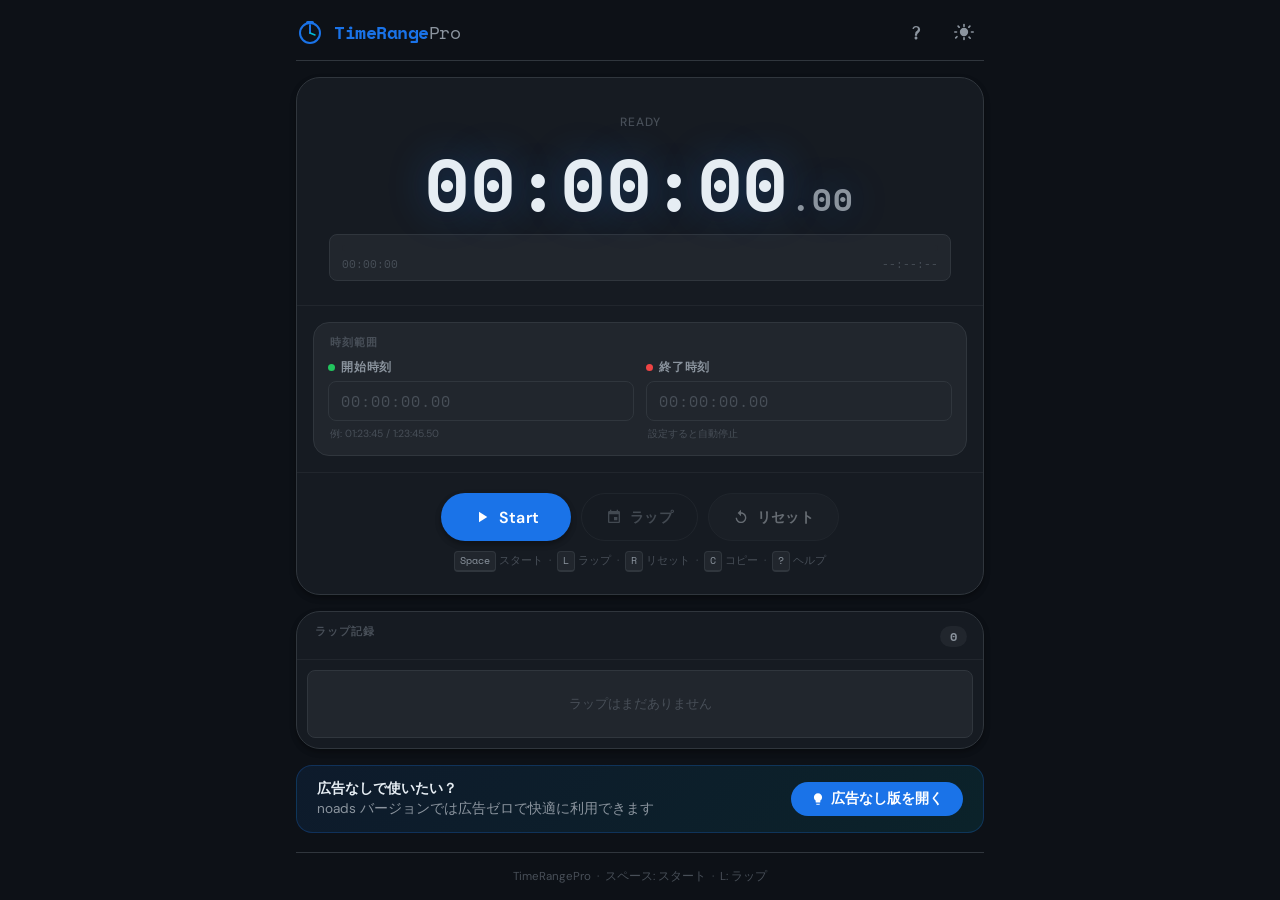
==== commit 69df19ab: "小数点第二位まで表示可能に" ====
--- a/index.html
+++ b/index.html
@@ -3,20 +3,23 @@
 <head>
   <meta charset="UTF-8">
   <meta name="viewport" content="width=device-width, initial-scale=1.0">
-  <meta name="theme-color" content="#1a73e8">
-  <meta name="description" content="開始・終了時刻を指定できる高機能ストップウォッチ">
+  <meta name="theme-color" content="#1a73e8" media="(prefers-color-scheme: dark)">
+  <meta name="theme-color" content="#1a73e8" media="(prefers-color-scheme: light)">
+  <meta name="description" content="動画編集向け、開始・終了時刻を指定できる高機能ストップウォッチ">
   <meta name="apple-mobile-web-app-capable" content="yes">
   <meta name="apple-mobile-web-app-status-bar-style" content="black-translucent">
   <meta name="apple-mobile-web-app-title" content="TimeRangePro">
   <link rel="manifest" href="/manifest.json">
   <link rel="stylesheet" href="/style.css">
   <title>TimeRangePro</title>
+  <!-- Google AdSense -->
   <script async src="https://pagead2.googlesyndication.com/pagead/js/adsbygoogle.js?client=ca-pub-3265952621594063" crossorigin="anonymous"></script>
 </head>
 <body>
 
 <div class="app-container">
 
+  <!-- ── Header ── -->
   <header class="app-header">
     <div class="app-logo">
       <svg viewBox="0 0 28 28" fill="none" xmlns="http://www.w3.org/2000/svg">
@@ -28,19 +31,41 @@
       <span class="app-title">TimeRange<span>Pro</span></span>
     </div>
     <div class="header-actions">
-      <button class="icon-btn" id="btnTheme" aria-label="テーマ切替" title="ダーク/ライト切替"></button>
+      <button class="icon-btn" id="btnShortcut" aria-label="ショートカット一覧" title="キーボードショートカット (?)">
+          <svg width="18" height="18" viewBox="0 0 24 24" fill="currentColor"><path d="M11.07 12.85c.77-1.39 2.25-2.21 3.11-3.44.91-1.29.4-3.7-2.18-3.7-1.69 0-2.52 1.28-2.87 2.34L7.1 7.7C7.73 5.67 9.44 4 11.99 4c2.35 0 3.96 1.07 4.78 2.41.7 1.15 1.11 3.3.03 4.9-1.2 1.77-2.35 2.31-2.97 3.45-.25.46-.35.76-.35 2.24h-2.89c-.01-.78-.13-2.05.48-3.15zM14 20c0 1.1-.9 2-2 2s-2-.9-2-2 .9-2 2-2 2 .9 2 2z"/></svg>
+        </button>
+      <button class="icon-btn" id="btnTheme" aria-label="テーマ切替" title="ダーク/ライト切替">
+        <!-- filled by app.js -->
+      </button>
     </div>
   </header>
 
+  <!-- ── Install Prompt ── -->
+  <div class="install-prompt" id="installPrompt" style="display:none;">
+    <div class="install-text">
+      <strong>アプリとしてインストール</strong>
+      ホーム画面に追加してオフラインでも使えます
+    </div>
+    <button class="btn btn-secondary btn-install" style="padding:0 14px;height:36px;font-size:0.82rem;">インストール</button>
+    <button class="icon-btn btn-install-dismiss" aria-label="閉じる">
+      <svg width="16" height="16" viewBox="0 0 24 24" fill="currentColor"><path d="M19 6.41L17.59 5 12 10.59 6.41 5 5 6.41 10.59 12 5 17.59 6.41 19 12 13.41 17.59 19 19 17.59 13.41 12z"/></svg>
+    </button>
+  </div>
+
+  <!-- ── Main ── -->
   <main class="main-content">
 
+    <!-- ╔═ Timer Panel (outer card) ════════════════════╗ -->
     <section class="panel" aria-label="タイマー">
+
+      <!-- ┌─ Display area ───────────────────────────┐ -->
       <div class="panel-display">
         <div class="timer-status" id="timerStatus">READY</div>
-        <div class="timer-display" aria-live="off">
-          <span id="timerDisplay">00:00:00</span><span class="timer-ms" id="timerMs">.00</span>
-        </div>
-
+        <div class="timer-display" id="timerDisplay" aria-live="off">
+          <span id="timerMain">00:00:00</span><span class="timer-ms" id="timerMs">.00</span>
+        </div>
+
+        <!-- Progress bar nested inside display -->
         <div class="panel-progress">
           <div class="progress-container" role="progressbar" aria-valuemin="0" aria-valuemax="100" aria-valuenow="0">
             <div class="progress-bar" id="progressBar"></div>
@@ -49,184 +74,6 @@
             <span id="progressStart">00:00:00</span>
             <span id="progressEnd">--:--:--</span>
           </div>
-        </div>
-      </div>
-
-      <div class="panel-settings">
-        <div class="panel-settings-label">時刻範囲</div>
-        <div class="range-inputs" aria-label="時刻範囲設定">
-          <div class="input-group">
-            <label class="input-label" for="inputStart"><span class="dot dot-start"></span>開始時刻</label>
-            <input type="text" class="time-input" id="inputStart" placeholder="00:00:00.00" inputmode="decimal" autocomplete="off">
-          </div>
-          <div class="input-group">
-            <label class="input-label" for="inputStop"><span class="dot dot-stop"></span>終了時刻</label>
-            <input type="text" class="time-input" id="inputStop" placeholder="00:00:00.00" inputmode="decimal" autocomplete="off">
-          </div>
-        </div>
-      </div>
-
-      <div class="panel-controls">
-        <div class="controls" role="group">
-          <button class="btn btn-primary" id="btnStartStop">
-            <svg width="18" height="18" viewBox="0 0 24 24" fill="currentColor"><path d="M8 5v14l11-7z"/></svg>
-            Start
-          </button>
-          <button class="btn btn-ghost" id="btnLap" disabled>ラップ</button>
-          <button class="btn btn-secondary" id="btnReset" disabled>リセット</button>
-        </div>
-        <p class="shortcut-hint">
-          スペース: スタート/一時停止 &nbsp;|&nbsp; L: ラップ &nbsp;|&nbsp; Shift+R: リセット
-        </p>
-      </div>
-    </section>
-
-    <section class="panel panel-lap">
-      <div class="panel-lap-header">
-        <div class="panel-settings-label">ラップ記録</div>
-        <span class="lap-count" id="lapCount">0</span>
-      </div>
-      <div class="lap-list-inset">
-        <div class="lap-list" id="lapList">
-          <div class="lap-empty">ラップはまだありません</div>
-        </div>
-      </div>
-    </section>
-
-    <div class="noads-banner">
-      <div class="noads-text">
-        <strong>広告なしで使いたい？</strong>
-        NOAds バージョンでは広告ゼロで快適に利用できます
-      </div>
-      <button class="btn-noads" id="btnGoNoads">広告なし版を開く</button>
-    </div>
-
-  </main>
-
-  <footer class="app-footer">
-    TimeRangePro &nbsp;·&nbsp; スペース: スタート &nbsp;·&nbsp; L: ラップ
-  </footer>
-
-</div>
-
-<script>
-  if ('serviceWorker' in navigator) { navigator.serviceWorker.register('/sw.js').catch(() => {}); }
-  document.getElementById('btnGoNoads').addEventListener('click', function () {
-    sessionStorage.setItem('trp_noads_token', '1');
-    window.location.href = '/noads/';
-  });
-</script>
-<script src="/app.js"></script>
-</body>
-</html>
-          </div>
-        </div>
-      </div>
-      <div class="panel-settings">
-        <div class="panel-settings-label">時刻範囲</div>
-        <div class="range-inputs" aria-label="時刻範囲設定">
-          <div class="input-group">
-            <label class="input-label" for="inputStart">
-              <span class="dot dot-start"></span>
-              開始時刻
-            </label>
-            <input
-              type="text"
-              class="time-input"
-              id="inputStart"
-              placeholder="00:00:00.00"
-              inputmode="decimal"
-              autocomplete="off"
-              spellcheck="false"
-              aria-label="タイマー開始時刻"
-            >
-            <span class="input-hint">例: 01:23:45 / 1:23:45.50</span>
-          </div>
-          <div class="input-group">
-            <label class="input-label" for="inputStop">
-              <span class="dot dot-stop"></span>
-              終了時刻
-            </label>
-            <input
-              type="text"
-              class="time-input"
-              id="inputStop"
-              placeholder="00:00:00.00"
-              inputmode="decimal"
-              autocomplete="off"
-              spellcheck="false"
-              aria-label="タイマー終了時刻（自動停止）"
-            >
-            <span class="input-hint">設定すると自動停止</span>
-          </div>
-        </div>
-      </div>
-      <div class="panel-controls">
-        <div class="controls" role="group" aria-label="タイマー操作">
-          <button class="btn btn-primary" id="btnStartStop" aria-label="スタート">
-            <svg width="18" height="18" viewBox="0 0 24 24" fill="currentColor"><path d="M8 5v14l11-7z"/></svg>
-            Start
-          </button>
-          <button class="btn btn-ghost" id="btnLap" disabled aria-label="ラップ">
-            <svg width="16" height="16" viewBox="0 0 24 24" fill="currentColor"><path d="M17 12h-5v5h5v-5zM16 1v2H8V1H6v2H5c-1.11 0-1.99.9-1.99 2L3 19c0 1.1.89 2 2 2h14c1.1 0 2-.9 2-2V5c0-1.1-.9-2-2-2h-1V1h-2zm3 18H5V8h14v11z"/></svg>
-            ラップ
-          </button>
-          <button class="btn btn-secondary" id="btnReset" disabled aria-label="リセット">
-            <svg width="16" height="16" viewBox="0 0 24 24" fill="currentColor"><path d="M12 5V1L7 6l5 5V7c3.31 0 6 2.69 6 6s-2.69 6-6 6-6-2.69-6-6H4c0 4.42 3.58 8 8 8s8-3.58 8-8-3.58-8-8-8z"/></svg>
-            リセット
-          </button>
-        </div>
-        <p class="shortcut-hint">
-          スペース: スタート/一時停止 &nbsp;|&nbsp; L: ラップ &nbsp;|&nbsp; Shift+R: リセット
-        </p>
-      </div>
-      </section>
-    <section class="panel panel-lap" aria-label="ラップ記録">
-      <div class="panel-lap-header">
-        <div class="panel-settings-label">ラップ記録</div>
-        <span class="lap-count" id="lapCount">0</span>
-      </div>
-      <div class="lap-list-inset">
-        <div class="lap-list" id="lapList" role="list">
-          <div class="lap-empty">ラップはまだありません</div>
-        </div>
-      </div>
-      </section>
-    <div class="noads-banner">
-      <div class="noads-text">
-        <strong>広告なしで使いたい？</strong>
-        NOAds バージョンでは広告ゼロで快適に利用できます
-      </div>
-      <button class="btn-noads" id="btnGoNoads" aria-label="広告なしバージョンを開く">
-        <svg width="14" height="14" viewBox="0 0 24 24" fill="currentColor"><path d="M9 21c0 .55.45 1 1 1h4c.55 0 1-.45 1-1v-1H9v1zm3-19C8.14 2 5 5.14 5 9c0 2.38 1.19 4.47 3 5.74V17c0 .55.45 1 1 1h6c.55 0 1-.45 1-1v-2.26c1.81-1.27 3-3.36 3-5.74 0-3.86-3.14-7-7-7z"/></svg>
-        広告なし版を開く
-      </button>
-    </div>
-
-  </main>
-
-  <footer class="app-footer">
-    TimeRangePro &nbsp;·&nbsp; スペース: スタート &nbsp;·&nbsp; L: ラップ
-  </footer>
-
-</div>
-
-<script>
-  // ── Service Worker Registration ──────────────────────
-  if ('serviceWorker' in navigator) {
-    navigator.serviceWorker.register('/sw.js').catch(() => {});
-  }
-
-  // ── noads Button: set one-time token ─────────────────
-  document.getElementById('btnGoNoads').addEventListener('click', function () {
-    // Set a one-time session token
-    sessionStorage.setItem('trp_noads_token', '1');
-    window.location.href = '/noads/';
-  });
-</script>
-<script src="/app.js"></script>
-</body>
-</html>
         </div>
       </div>
       <!-- └──────────────────────────────────────────┘ -->
@@ -290,7 +137,11 @@
           </button>
         </div>
         <p class="shortcut-hint">
-          スペース: スタート/一時停止 &nbsp;|&nbsp; L: ラップ &nbsp;|&nbsp; Shift+R: リセット
+          <kbd class="kbd-inline">Space</kbd> スタート &nbsp;·&nbsp;
+          <kbd class="kbd-inline">L</kbd> ラップ &nbsp;·&nbsp;
+          <kbd class="kbd-inline">R</kbd> リセット &nbsp;·&nbsp;
+          <kbd class="kbd-inline">C</kbd> コピー &nbsp;·&nbsp;
+          <kbd class="kbd-inline">?</kbd> ヘルプ
         </p>
       </div>
       <!-- └──────────────────────────────────────────┘ -->
@@ -318,7 +169,7 @@
     <div class="noads-banner">
       <div class="noads-text">
         <strong>広告なしで使いたい？</strong>
-        NOAds バージョンでは広告ゼロで快適に利用できます
+        noads バージョンでは広告ゼロで快適に利用できます
       </div>
       <button class="btn-noads" id="btnGoNoads" aria-label="広告なしバージョンを開く">
         <svg width="14" height="14" viewBox="0 0 24 24" fill="currentColor"><path d="M9 21c0 .55.45 1 1 1h4c.55 0 1-.45 1-1v-1H9v1zm3-19C8.14 2 5 5.14 5 9c0 2.38 1.19 4.47 3 5.74V17c0 .55.45 1 1 1h6c.55 0 1-.45 1-1v-2.26c1.81-1.27 3-3.36 3-5.74 0-3.86-3.14-7-7-7z"/></svg>
@@ -349,4 +200,4 @@
 </script>
 <script src="/app.js"></script>
 </body>
-</html>
+</html>
--- a/style.css
+++ b/style.css
@@ -648,4 +648,150 @@
 }
 .timer-display, .progress-bar { transition: none; }
 .timer-display { transition: color 0.3s, text-shadow 0.3s; }
-.progress-bar  { transition: width 0.1s linear; }+.progress-bar  { transition: width 0.1s linear; }
+
+/* ─── kbd inline (shortcut hint bar) ──────────────── */
+.kbd-inline {
+  display: inline-block;
+  font-family: var(--font-display);
+  font-size: 0.65rem;
+  background: var(--bg-elevated);
+  border: 1px solid var(--border);
+  border-bottom-width: 2px;
+  border-radius: 4px;
+  padding: 1px 5px;
+  color: var(--text-secondary);
+  vertical-align: middle;
+  line-height: 1.5;
+}
+
+/* ─── Keyboard Shortcut Modal ──────────────────────── */
+#shortcutModal {
+  position: fixed;
+  inset: 0;
+  z-index: 1000;
+  display: flex;
+  align-items: center;
+  justify-content: center;
+  padding: 16px;
+  opacity: 0;
+  pointer-events: none;
+  transition: opacity 0.2s;
+}
+#shortcutModal.open {
+  opacity: 1;
+  pointer-events: auto;
+}
+
+.sc-backdrop {
+  position: absolute;
+  inset: 0;
+  background: rgba(0,0,0,0.55);
+  backdrop-filter: blur(4px);
+}
+
+.sc-panel {
+  position: relative;
+  background: var(--bg-surface);
+  border: 1px solid var(--border);
+  border-radius: var(--radius-lg);
+  box-shadow: var(--shadow-3);
+  width: 100%;
+  max-width: 400px;
+  overflow: hidden;
+  transform: scale(0.95) translateY(8px);
+  transition: transform 0.2s cubic-bezier(0.34,1.56,0.64,1);
+}
+#shortcutModal.open .sc-panel {
+  transform: scale(1) translateY(0);
+}
+
+.sc-header {
+  display: flex;
+  align-items: center;
+  justify-content: space-between;
+  padding: 14px 16px;
+  border-bottom: 1px solid var(--divider);
+}
+.sc-title {
+  font-size: 0.88rem;
+  font-weight: 700;
+  color: var(--text-primary);
+  letter-spacing: 0.3px;
+}
+.sc-close { color: var(--text-muted); }
+
+.sc-body {
+  padding: 12px 16px 16px;
+  display: flex;
+  flex-direction: column;
+  gap: 16px;
+}
+
+.sc-group { display: flex; flex-direction: column; gap: 6px; }
+
+.sc-group-label {
+  font-size: 0.65rem;
+  font-weight: 700;
+  color: var(--text-muted);
+  text-transform: uppercase;
+  letter-spacing: 1px;
+  padding-bottom: 2px;
+  border-bottom: 1px solid var(--divider);
+  margin-bottom: 2px;
+}
+
+.sc-row {
+  display: flex;
+  align-items: center;
+  gap: 10px;
+  font-size: 0.83rem;
+  color: var(--text-secondary);
+}
+
+.sc-row.sc-note {
+  font-size: 0.75rem;
+  color: var(--text-muted);
+  font-style: italic;
+}
+
+.sc-row kbd {
+  display: inline-block;
+  font-family: var(--font-display);
+  font-size: 0.72rem;
+  background: var(--bg-elevated);
+  border: 1px solid var(--border);
+  border-bottom: 2px solid var(--border);
+  border-radius: 5px;
+  padding: 2px 8px;
+  color: var(--text-primary);
+  white-space: nowrap;
+  min-width: 52px;
+  text-align: center;
+  flex-shrink: 0;
+}
+
+/* ─── Toast ────────────────────────────────────────── */
+#trpToast {
+  position: fixed;
+  bottom: 24px;
+  left: 50%;
+  transform: translateX(-50%) translateY(12px);
+  background: var(--bg-overlay);
+  color: var(--text-primary);
+  border: 1px solid var(--border);
+  border-radius: var(--radius-pill);
+  padding: 8px 20px;
+  font-size: 0.82rem;
+  font-family: var(--font-display);
+  white-space: nowrap;
+  box-shadow: var(--shadow-2);
+  opacity: 0;
+  pointer-events: none;
+  transition: opacity 0.2s, transform 0.2s;
+  z-index: 2000;
+}
+#trpToast.show {
+  opacity: 1;
+  transform: translateX(-50%) translateY(0);
+}
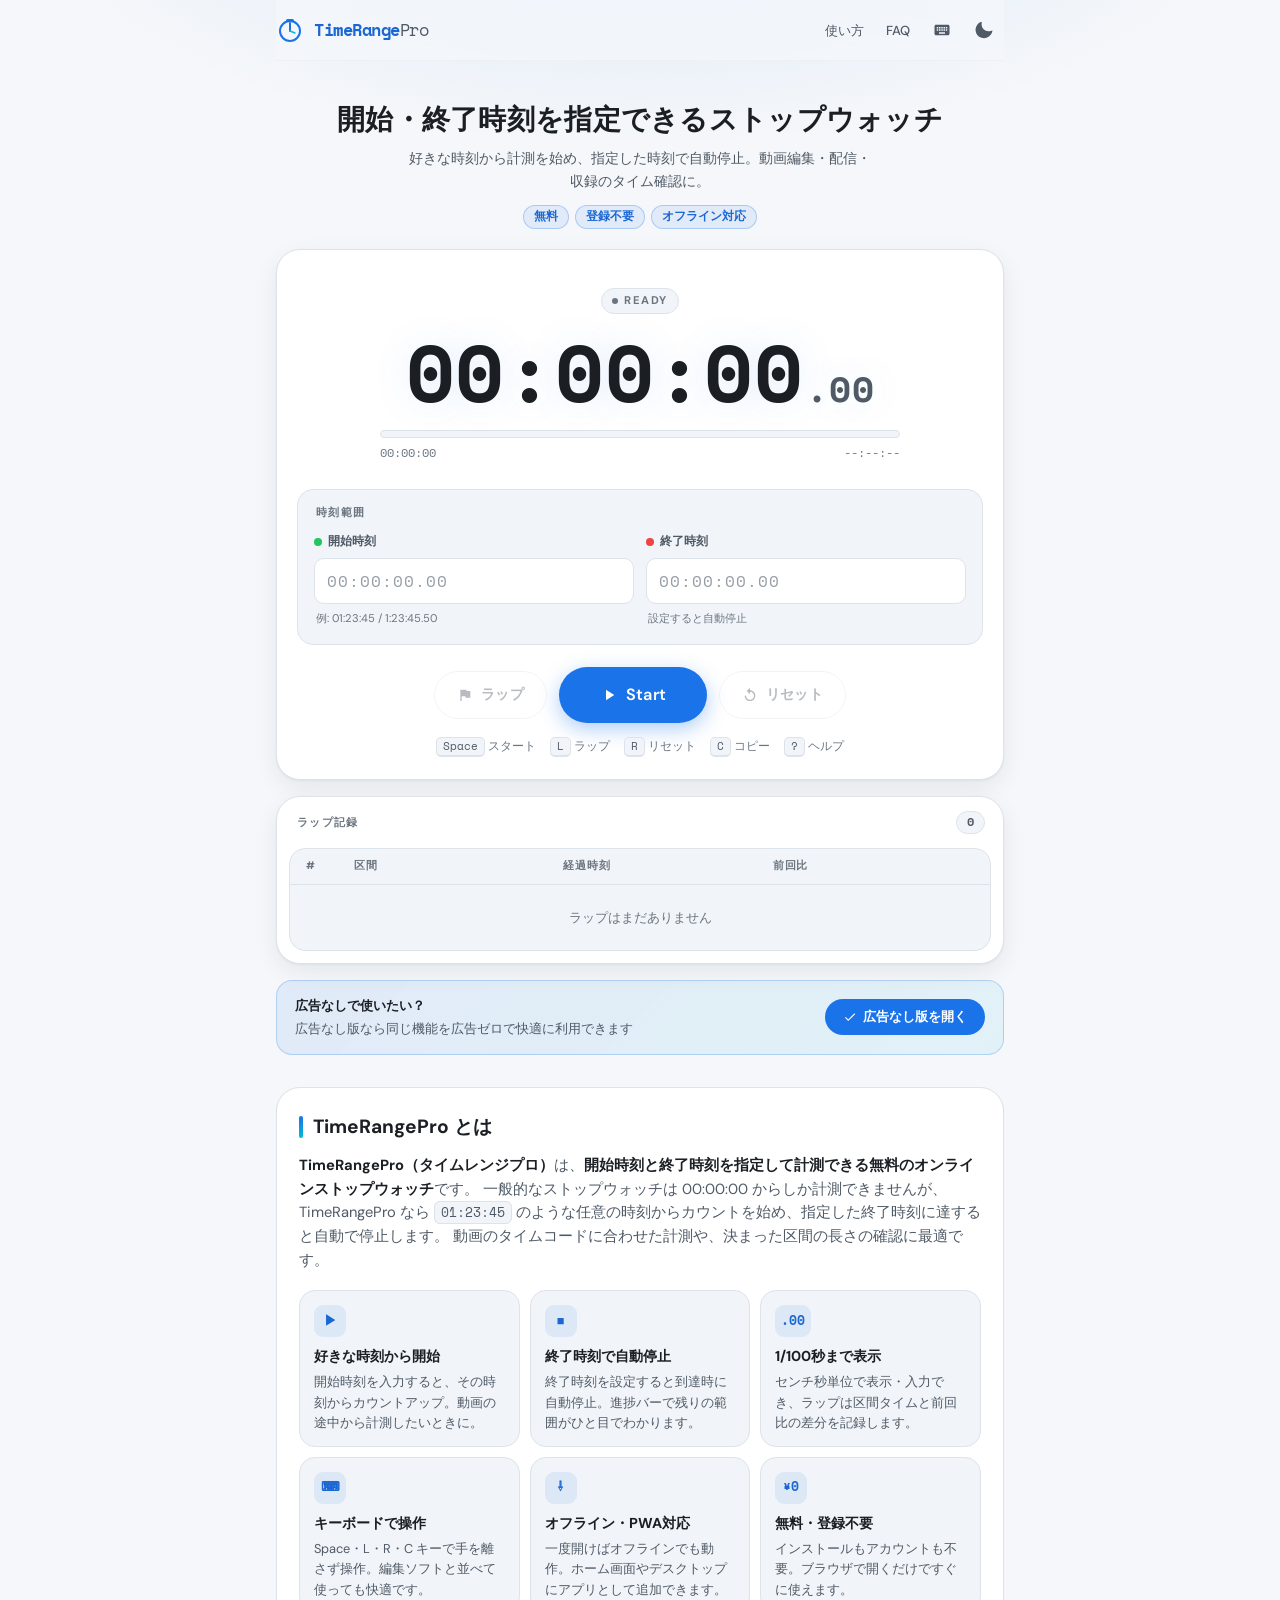
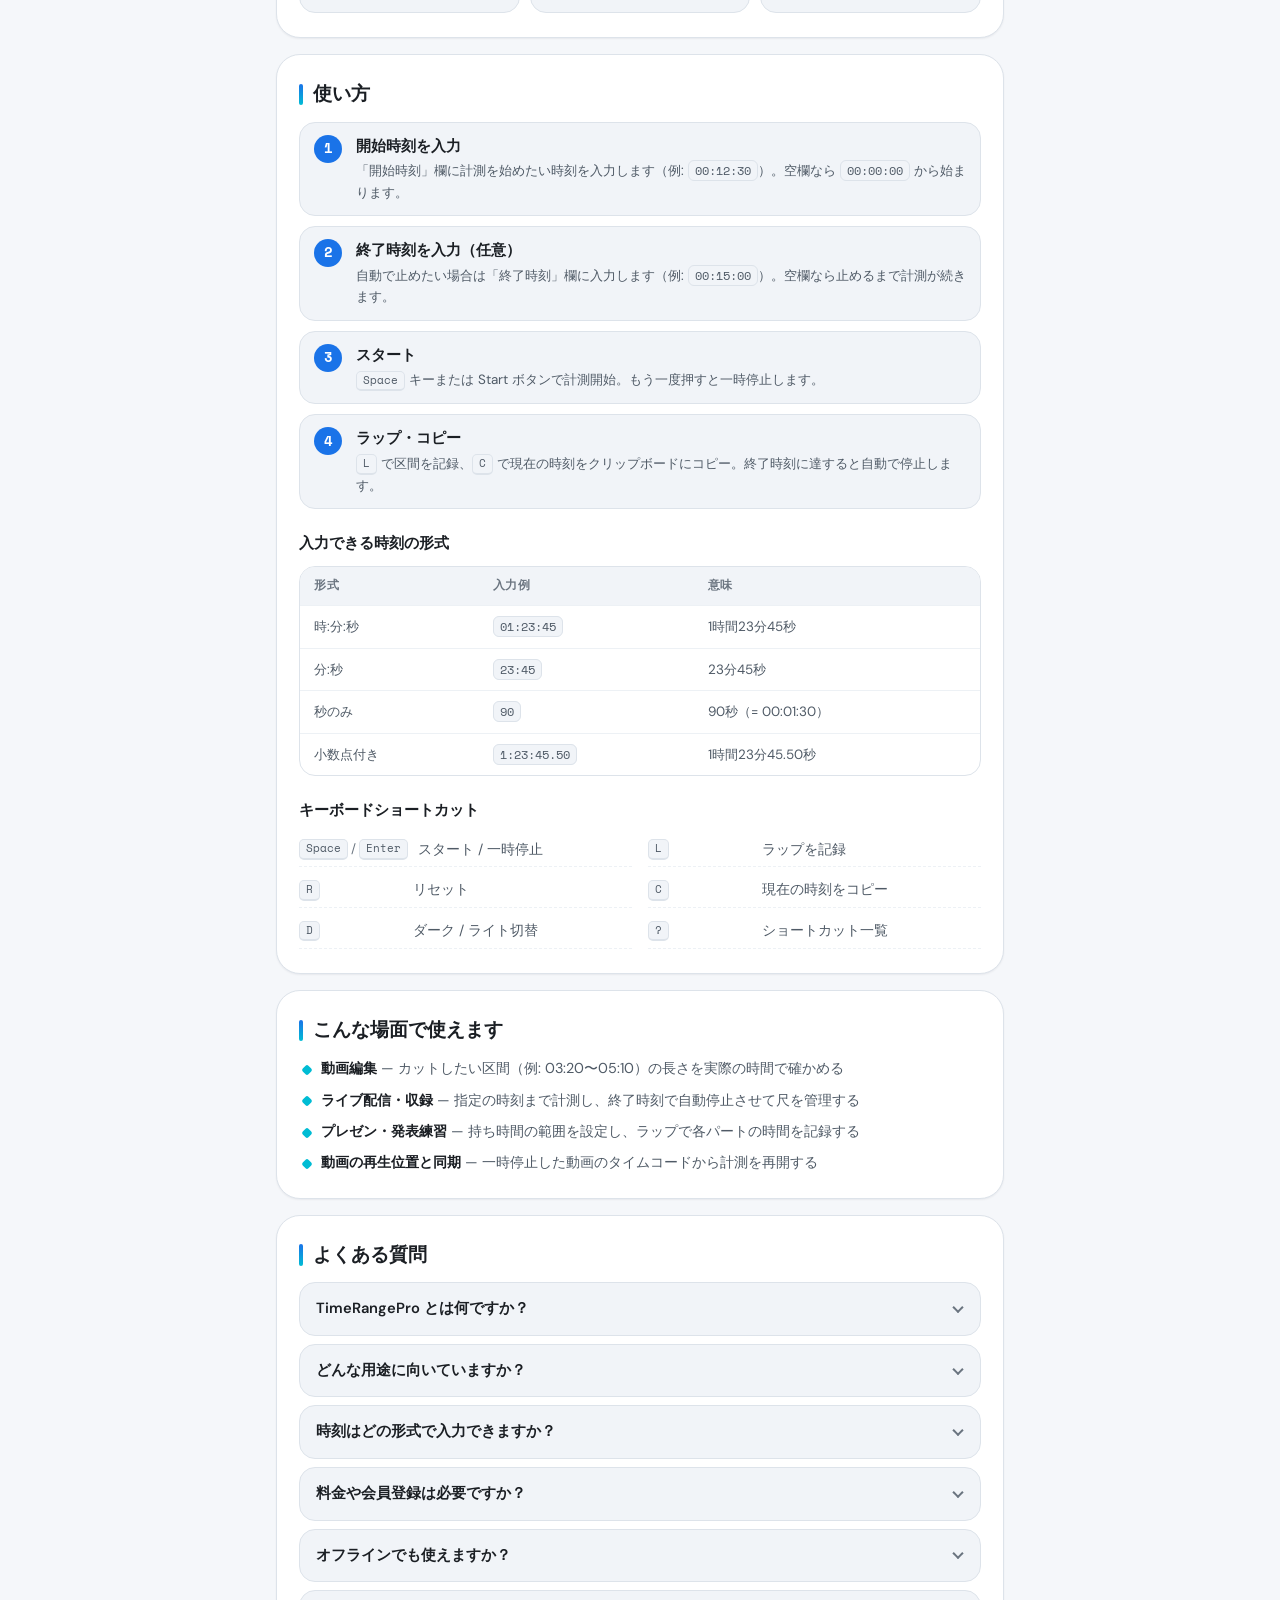
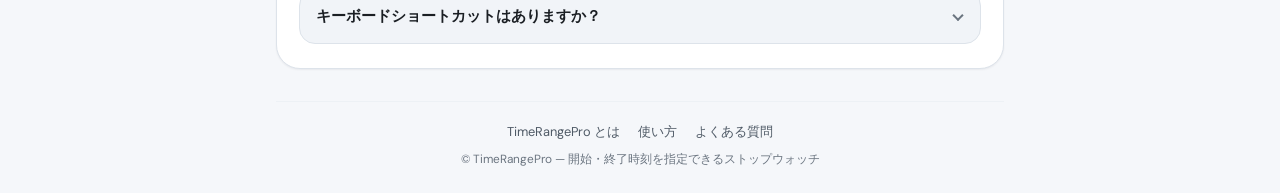
==== commit 514e767c: "デザイン刷新とSEO/AIO対策 - ヒーロー(h1)・特徴・使い方・入力形式・ユースケース・FAQのコンテンツを追加 - title/description/canonical/OGP/Twitte" ====
--- a/index.html
+++ b/index.html
@@ -2,72 +2,212 @@
 <html lang="ja" data-theme="dark">
 <head>
   <meta charset="UTF-8">
-  <meta name="viewport" content="width=device-width, initial-scale=1.0">
-  <meta name="theme-color" content="#1a73e8" media="(prefers-color-scheme: dark)">
-  <meta name="theme-color" content="#1a73e8" media="(prefers-color-scheme: light)">
-  <meta name="description" content="動画編集向け、開始・終了時刻を指定できる高機能ストップウォッチ">
+  <meta name="viewport" content="width=device-width, initial-scale=1.0, viewport-fit=cover">
+
+  <!-- ── Primary SEO ── -->
+  <title>TimeRangePro｜開始・終了時刻を指定できる無料ストップウォッチ【動画編集向け】</title>
+  <meta name="description" content="TimeRangePro は開始時刻と終了時刻を指定して計測できる無料のオンラインストップウォッチです。01:23:45 から計測開始、指定時刻で自動停止、1/100秒表示、ラップ記録、キーボード操作に対応。動画編集・配信・収録のタイム確認に。インストール不要・オフライン対応。">
+  <meta name="robots" content="index, follow, max-image-preview:large, max-snippet:-1">
+  <meta name="application-name" content="TimeRangePro">
+  <link rel="canonical" href="https://timerangepro.example/">
+
+  <!-- ── Open Graph / SNS ── -->
+  <meta property="og:type" content="website">
+  <meta property="og:site_name" content="TimeRangePro">
+  <meta property="og:locale" content="ja_JP">
+  <meta property="og:url" content="https://timerangepro.example/">
+  <meta property="og:title" content="TimeRangePro｜開始・終了時刻を指定できるストップウォッチ">
+  <meta property="og:description" content="好きな時刻から計測を始め、指定時刻で自動停止。動画編集・配信・収録に便利な無料Webストップウォッチ。">
+  <meta property="og:image" content="https://timerangepro.example/og-image.png">
+  <meta property="og:image:width" content="1200">
+  <meta property="og:image:height" content="630">
+  <meta property="og:image:alt" content="TimeRangePro — 開始・終了時刻を指定できるストップウォッチ">
+  <meta name="twitter:card" content="summary_large_image">
+  <meta name="twitter:title" content="TimeRangePro｜開始・終了時刻を指定できるストップウォッチ">
+  <meta name="twitter:description" content="好きな時刻から計測を始め、指定時刻で自動停止。動画編集・配信・収録に便利な無料Webストップウォッチ。">
+  <meta name="twitter:image" content="https://timerangepro.example/og-image.png">
+
+  <!-- ── PWA / Icons ── -->
+  <meta name="theme-color" content="#0d1117" media="(prefers-color-scheme: dark)">
+  <meta name="theme-color" content="#f8f9fa" media="(prefers-color-scheme: light)">
+  <meta name="mobile-web-app-capable" content="yes">
   <meta name="apple-mobile-web-app-capable" content="yes">
   <meta name="apple-mobile-web-app-status-bar-style" content="black-translucent">
   <meta name="apple-mobile-web-app-title" content="TimeRangePro">
+  <link rel="icon" href="/icons/icon.svg" type="image/svg+xml">
+  <link rel="icon" href="/favicon-48.png" sizes="48x48" type="image/png">
+  <link rel="apple-touch-icon" href="/apple-touch-icon.png">
   <link rel="manifest" href="/manifest.json">
+
+  <!-- ── Fonts (non-blocking) ── -->
+  <link rel="preconnect" href="https://fonts.googleapis.com">
+  <link rel="preconnect" href="https://fonts.gstatic.com" crossorigin>
+  <link rel="stylesheet" href="https://fonts.googleapis.com/css2?family=DM+Sans:opsz,wght@9..40,400;9..40,500;9..40,600;9..40,700&family=Space+Mono:wght@400;700&display=swap">
   <link rel="stylesheet" href="/style.css">
-  <title>TimeRangePro</title>
+
+  <!-- Apply saved / system theme before first paint (prevents flash) -->
+  <script>
+    (function () {
+      try {
+        var t = localStorage.getItem('trp_theme');
+        if (!t) t = window.matchMedia('(prefers-color-scheme: light)').matches ? 'light' : 'dark';
+        document.documentElement.setAttribute('data-theme', t);
+      } catch (e) {}
+    })();
+  </script>
+
+  <!-- ── Structured data (JSON-LD) ── -->
+  <script type="application/ld+json">
+  {
+    "@context": "https://schema.org",
+    "@graph": [
+      {
+        "@type": "WebSite",
+        "@id": "https://timerangepro.example/#website",
+        "url": "https://timerangepro.example/",
+        "name": "TimeRangePro",
+        "inLanguage": "ja"
+      },
+      {
+        "@type": "WebApplication",
+        "@id": "https://timerangepro.example/#app",
+        "name": "TimeRangePro",
+        "alternateName": "タイムレンジプロ",
+        "url": "https://timerangepro.example/",
+        "description": "開始時刻と終了時刻を指定して計測できる無料のオンラインストップウォッチ。指定時刻からの計測開始、終了時刻での自動停止、1/100秒表示、ラップ記録、キーボードショートカット、オフライン動作（PWA）に対応。",
+        "applicationCategory": "UtilitiesApplication",
+        "applicationSubCategory": "Stopwatch",
+        "operatingSystem": "Windows, macOS, Linux, iOS, Android（モダンブラウザ）",
+        "browserRequirements": "Requires JavaScript. Chrome, Edge, Safari, Firefox の最新版",
+        "inLanguage": "ja",
+        "isAccessibleForFree": true,
+        "image": "https://timerangepro.example/og-image.png",
+        "screenshot": "https://timerangepro.example/og-image.png",
+        "offers": { "@type": "Offer", "price": "0", "priceCurrency": "JPY" },
+        "featureList": [
+          "開始時刻を指定して途中から計測",
+          "終了時刻を指定して自動停止",
+          "1/100秒（センチ秒）表示",
+          "ラップ（区間）記録と前回比の差分表示",
+          "キーボードショートカット操作",
+          "現在時刻のワンキーコピー",
+          "ダーク／ライトテーマ",
+          "PWA対応・オフライン動作"
+        ],
+        "isPartOf": { "@id": "https://timerangepro.example/#website" }
+      },
+      {
+        "@type": "HowTo",
+        "name": "TimeRangePro で開始・終了時刻を指定して計測する方法",
+        "totalTime": "PT1M",
+        "step": [
+          { "@type": "HowToStep", "position": 1, "name": "開始時刻を入力", "text": "「開始時刻」欄に計測を始めたい時刻を入力します（例: 00:12:30）。空欄なら 00:00:00 から始まります。" },
+          { "@type": "HowToStep", "position": 2, "name": "終了時刻を入力", "text": "自動で止めたい場合は「終了時刻」欄に時刻を入力します（例: 00:15:00）。空欄なら止めるまで計測が続きます。" },
+          { "@type": "HowToStep", "position": 3, "name": "スタート", "text": "Start ボタンまたは Space キーで計測を開始します。" },
+          { "@type": "HowToStep", "position": 4, "name": "ラップ・停止・コピー", "text": "L キーでラップ記録、Space で一時停止、C キーで現在の時刻をクリップボードにコピーできます。終了時刻に達すると自動停止します。" }
+        ]
+      },
+      {
+        "@type": "FAQPage",
+        "mainEntity": [
+          {
+            "@type": "Question",
+            "name": "TimeRangePro とは何ですか？",
+            "acceptedAnswer": { "@type": "Answer", "text": "開始時刻と終了時刻を指定できるブラウザ用のストップウォッチです。00:00:00 からではなく任意の時刻（例: 01:23:45）から計測を始め、指定した終了時刻で自動的に停止します。" }
+          },
+          {
+            "@type": "Question",
+            "name": "どんな用途に向いていますか？",
+            "acceptedAnswer": { "@type": "Answer", "text": "動画編集で特定の区間の長さを確かめるとき、配信や収録で残り時間を管理するとき、動画のタイムコードに合わせて計測したいときなどに便利です。" }
+          },
+          {
+            "@type": "Question",
+            "name": "時刻はどの形式で入力できますか？",
+            "acceptedAnswer": { "@type": "Answer", "text": "HH:MM:SS（例: 01:23:45）、MM:SS（例: 23:45）、秒のみ（例: 90）、小数点以下2桁まで（例: 1:23:45.50）の形式に対応しています。入力欄から離れると 00:00:00.00 形式に自動整形されます。" }
+          },
+          {
+            "@type": "Question",
+            "name": "料金や会員登録は必要ですか？",
+            "acceptedAnswer": { "@type": "Answer", "text": "無料で、会員登録やインストールも不要です。ブラウザで開くだけで使えます。広告なし版も用意しています。" }
+          },
+          {
+            "@type": "Question",
+            "name": "オフラインでも使えますか？",
+            "acceptedAnswer": { "@type": "Answer", "text": "はい。PWA（プログレッシブWebアプリ）に対応しているため、一度開けばオフラインでも動作し、ホーム画面やデスクトップにアプリとして追加できます。" }
+          },
+          {
+            "@type": "Question",
+            "name": "キーボードショートカットはありますか？",
+            "acceptedAnswer": { "@type": "Answer", "text": "Space／Enter でスタート・一時停止、L でラップ、R でリセット、C で現在時刻のコピー、D でテーマ切替、? でショートカット一覧を表示します。" }
+          }
+        ]
+      }
+    ]
+  }
+  </script>
+
   <!-- Google AdSense -->
   <script async src="https://pagead2.googlesyndication.com/pagead/js/adsbygoogle.js?client=ca-pub-3265952621594063" crossorigin="anonymous"></script>
 </head>
 <body>
 
+<a class="skip-link" href="#timer">タイマーへスキップ</a>
+
 <div class="app-container">
 
   <!-- ── Header ── -->
   <header class="app-header">
-    <div class="app-logo">
-      <svg viewBox="0 0 28 28" fill="none" xmlns="http://www.w3.org/2000/svg">
+    <a class="app-logo" href="/" aria-label="TimeRangePro ホーム">
+      <svg viewBox="0 0 28 28" fill="none" aria-hidden="true">
         <circle cx="14" cy="15" r="10" stroke="var(--md-primary)" stroke-width="2"/>
         <line x1="14" y1="15" x2="14" y2="7" stroke="var(--md-primary)" stroke-width="2" stroke-linecap="round"/>
         <line x1="14" y1="15" x2="19" y2="17" stroke="var(--md-secondary)" stroke-width="1.5" stroke-linecap="round"/>
         <rect x="10" y="3" width="8" height="3" rx="1.5" fill="var(--md-primary)"/>
       </svg>
       <span class="app-title">TimeRange<span>Pro</span></span>
-    </div>
-    <div class="header-actions">
-      <button class="icon-btn" id="btnShortcut" aria-label="ショートカット一覧" title="キーボードショートカット (?)">
-          <svg width="18" height="18" viewBox="0 0 24 24" fill="currentColor"><path d="M11.07 12.85c.77-1.39 2.25-2.21 3.11-3.44.91-1.29.4-3.7-2.18-3.7-1.69 0-2.52 1.28-2.87 2.34L7.1 7.7C7.73 5.67 9.44 4 11.99 4c2.35 0 3.96 1.07 4.78 2.41.7 1.15 1.11 3.3.03 4.9-1.2 1.77-2.35 2.31-2.97 3.45-.25.46-.35.76-.35 2.24h-2.89c-.01-.78-.13-2.05.48-3.15zM14 20c0 1.1-.9 2-2 2s-2-.9-2-2 .9-2 2-2 2 .9 2 2z"/></svg>
-        </button>
-      <button class="icon-btn" id="btnTheme" aria-label="テーマ切替" title="ダーク/ライト切替">
-        <!-- filled by app.js -->
+    </a>
+    <nav class="header-actions" aria-label="ツール">
+      <a class="header-link" href="#guide">使い方</a>
+      <a class="header-link" href="#faq">FAQ</a>
+      <button class="icon-btn" id="btnShortcut" aria-label="キーボードショートカット一覧" title="キーボードショートカット (?)">
+        <svg width="18" height="18" viewBox="0 0 24 24" fill="currentColor" aria-hidden="true"><path d="M20 5H4c-1.1 0-2 .9-2 2v10c0 1.1.9 2 2 2h16c1.1 0 2-.9 2-2V7c0-1.1-.9-2-2-2zm-9 3h2v2h-2V8zm0 3h2v2h-2v-2zM8 8h2v2H8V8zm0 3h2v2H8v-2zm-1 2H5v-2h2v2zm0-3H5V8h2v2zm9 7H8v-2h8v2zm0-4h-2v-2h2v2zm0-3h-2V8h2v2zm3 3h-2v-2h2v2zm0-3h-2V8h2v2z"/></svg>
       </button>
-    </div>
+      <button class="icon-btn" id="btnTheme" aria-label="テーマ切替" title="ダーク/ライト切替 (D)"></button>
+    </nav>
   </header>
 
   <!-- ── Install Prompt ── -->
-  <div class="install-prompt" id="installPrompt" style="display:none;">
+  <div class="install-prompt" id="installPrompt" hidden>
     <div class="install-text">
       <strong>アプリとしてインストール</strong>
       ホーム画面に追加してオフラインでも使えます
     </div>
-    <button class="btn btn-secondary btn-install" style="padding:0 14px;height:36px;font-size:0.82rem;">インストール</button>
+    <button class="btn btn-secondary btn-sm btn-install">インストール</button>
     <button class="icon-btn btn-install-dismiss" aria-label="閉じる">
-      <svg width="16" height="16" viewBox="0 0 24 24" fill="currentColor"><path d="M19 6.41L17.59 5 12 10.59 6.41 5 5 6.41 10.59 12 5 17.59 6.41 19 12 13.41 17.59 19 19 17.59 13.41 12z"/></svg>
+      <svg width="16" height="16" viewBox="0 0 24 24" fill="currentColor" aria-hidden="true"><path d="M19 6.41L17.59 5 12 10.59 6.41 5 5 6.41 10.59 12 5 17.59 6.41 19 12 13.41 17.59 19 19 17.59 13.41 12z"/></svg>
     </button>
   </div>
 
   <!-- ── Main ── -->
   <main class="main-content">
 
-    <!-- ╔═ Timer Panel (outer card) ════════════════════╗ -->
-    <section class="panel" aria-label="タイマー">
-
-      <!-- ┌─ Display area ───────────────────────────┐ -->
+    <!-- Hero -->
+    <div class="hero">
+      <h1 class="hero-title">開始・終了時刻を指定できる<br class="br-sp">ストップウォッチ</h1>
+      <p class="hero-lead">好きな時刻から計測を始め、指定した時刻で自動停止。動画編集・配信・収録のタイム確認に。<span class="hero-tags"><span>無料</span><span>登録不要</span><span>オフライン対応</span></span></p>
+    </div>
+
+    <!-- ╔═ Timer Panel ═══════════════════════════════════╗ -->
+    <section class="panel panel-timer" id="timer" aria-label="タイマー">
+
       <div class="panel-display">
-        <div class="timer-status" id="timerStatus">READY</div>
+        <div class="timer-status" id="timerStatus" data-state="ready">READY</div>
         <div class="timer-display" id="timerDisplay" aria-live="off">
           <span id="timerMain">00:00:00</span><span class="timer-ms" id="timerMs">.00</span>
         </div>
 
-        <!-- Progress bar nested inside display -->
         <div class="panel-progress">
-          <div class="progress-container" role="progressbar" aria-valuemin="0" aria-valuemax="100" aria-valuenow="0">
+          <div class="progress-container" id="progressTrack" role="progressbar" aria-label="終了時刻までの進捗" aria-valuemin="0" aria-valuemax="100" aria-valuenow="0">
             <div class="progress-bar" id="progressBar"></div>
           </div>
           <div class="progress-labels">
@@ -76,111 +216,226 @@
           </div>
         </div>
       </div>
-      <!-- └──────────────────────────────────────────┘ -->
-
-      <!-- ┌─ Range settings (nested sub-panel) ──────┐ -->
+
       <div class="panel-settings">
-        <div class="panel-settings-label">時刻範囲</div>
-        <div class="range-inputs" aria-label="時刻範囲設定">
+        <h2 class="panel-settings-label">時刻範囲</h2>
+        <div class="range-inputs">
           <div class="input-group">
             <label class="input-label" for="inputStart">
-              <span class="dot dot-start"></span>
+              <span class="dot dot-start" aria-hidden="true"></span>
               開始時刻
             </label>
-            <input
-              type="text"
-              class="time-input"
-              id="inputStart"
-              placeholder="00:00:00.00"
-              inputmode="decimal"
-              autocomplete="off"
-              spellcheck="false"
-              aria-label="タイマー開始時刻"
-            >
-            <span class="input-hint">例: 01:23:45 / 1:23:45.50</span>
+            <input type="text" class="time-input" id="inputStart" placeholder="00:00:00.00"
+              inputmode="decimal" autocomplete="off" spellcheck="false" aria-describedby="hintStart">
+            <span class="input-hint" id="hintStart">例: 01:23:45 / 1:23:45.50</span>
           </div>
           <div class="input-group">
             <label class="input-label" for="inputStop">
-              <span class="dot dot-stop"></span>
+              <span class="dot dot-stop" aria-hidden="true"></span>
               終了時刻
             </label>
-            <input
-              type="text"
-              class="time-input"
-              id="inputStop"
-              placeholder="00:00:00.00"
-              inputmode="decimal"
-              autocomplete="off"
-              spellcheck="false"
-              aria-label="タイマー終了時刻（自動停止）"
-            >
-            <span class="input-hint">設定すると自動停止</span>
+            <input type="text" class="time-input" id="inputStop" placeholder="00:00:00.00"
+              inputmode="decimal" autocomplete="off" spellcheck="false" aria-describedby="hintStop">
+            <span class="input-hint" id="hintStop">設定すると自動停止</span>
           </div>
         </div>
       </div>
-      <!-- └──────────────────────────────────────────┘ -->
-
-      <!-- ┌─ Controls ────────────────────────────────┐ -->
+
       <div class="panel-controls">
         <div class="controls" role="group" aria-label="タイマー操作">
+          <button class="btn btn-ghost" id="btnLap" disabled aria-label="ラップ">
+            <svg width="16" height="16" viewBox="0 0 24 24" fill="currentColor" aria-hidden="true"><path d="M14 4l.4 2H20v10h-7l-.4-2H7v7H5V4h9z"/></svg>
+            <span class="btn-label">ラップ</span>
+          </button>
           <button class="btn btn-primary" id="btnStartStop" aria-label="スタート">
-            <svg width="18" height="18" viewBox="0 0 24 24" fill="currentColor"><path d="M8 5v14l11-7z"/></svg>
+            <svg width="18" height="18" viewBox="0 0 24 24" fill="currentColor" aria-hidden="true"><path d="M8 5v14l11-7z"/></svg>
             Start
           </button>
-          <button class="btn btn-ghost" id="btnLap" disabled aria-label="ラップ">
-            <svg width="16" height="16" viewBox="0 0 24 24" fill="currentColor"><path d="M17 12h-5v5h5v-5zM16 1v2H8V1H6v2H5c-1.11 0-1.99.9-1.99 2L3 19c0 1.1.89 2 2 2h14c1.1 0 2-.9 2-2V5c0-1.1-.9-2-2-2h-1V1h-2zm3 18H5V8h14v11z"/></svg>
-            ラップ
+          <button class="btn btn-ghost" id="btnReset" disabled aria-label="リセット">
+            <svg width="16" height="16" viewBox="0 0 24 24" fill="currentColor" aria-hidden="true"><path d="M12 5V1L7 6l5 5V7c3.31 0 6 2.69 6 6s-2.69 6-6 6-6-2.69-6-6H4c0 4.42 3.58 8 8 8s8-3.58 8-8-3.58-8-8-8z"/></svg>
+            <span class="btn-label">リセット</span>
           </button>
-          <button class="btn btn-secondary" id="btnReset" disabled aria-label="リセット">
-            <svg width="16" height="16" viewBox="0 0 24 24" fill="currentColor"><path d="M12 5V1L7 6l5 5V7c3.31 0 6 2.69 6 6s-2.69 6-6 6-6-2.69-6-6H4c0 4.42 3.58 8 8 8s8-3.58 8-8-3.58-8-8-8z"/></svg>
-            リセット
-          </button>
         </div>
         <p class="shortcut-hint">
-          <kbd class="kbd-inline">Space</kbd> スタート &nbsp;·&nbsp;
-          <kbd class="kbd-inline">L</kbd> ラップ &nbsp;·&nbsp;
-          <kbd class="kbd-inline">R</kbd> リセット &nbsp;·&nbsp;
-          <kbd class="kbd-inline">C</kbd> コピー &nbsp;·&nbsp;
-          <kbd class="kbd-inline">?</kbd> ヘルプ
+          <span><kbd class="kbd-inline">Space</kbd> スタート</span>
+          <span><kbd class="kbd-inline">L</kbd> ラップ</span>
+          <span><kbd class="kbd-inline">R</kbd> リセット</span>
+          <span><kbd class="kbd-inline">C</kbd> コピー</span>
+          <span><kbd class="kbd-inline">?</kbd> ヘルプ</span>
         </p>
       </div>
-      <!-- └──────────────────────────────────────────┘ -->
 
     </section>
-    <!-- ╚═══════════════════════════════════════════════╝ -->
 
     <!-- ╔═ Lap Panel ════════════════════════════════════╗ -->
-    <section class="panel panel-lap" aria-label="ラップ記録">
+    <section class="panel panel-lap" aria-labelledby="lapHeading">
       <div class="panel-lap-header">
-        <div class="panel-settings-label">ラップ記録</div>
-        <span class="lap-count" id="lapCount">0</span>
-      </div>
-      <!-- ┌─ Lap list (inset) ────────────────────────┐ -->
+        <h2 class="panel-settings-label" id="lapHeading">ラップ記録</h2>
+        <span class="lap-count" id="lapCount" aria-label="ラップ数">0</span>
+      </div>
       <div class="lap-list-inset">
+        <div class="lap-head" aria-hidden="true">
+          <span>#</span><span>区間</span><span>経過時刻</span><span>前回比</span>
+        </div>
         <div class="lap-list" id="lapList" role="list">
           <div class="lap-empty">ラップはまだありません</div>
         </div>
       </div>
-      <!-- └──────────────────────────────────────────┘ -->
     </section>
-    <!-- ╚═══════════════════════════════════════════════╝ -->
 
     <!-- Noads Banner -->
-    <div class="noads-banner">
+    <aside class="noads-banner" aria-label="広告なし版のご案内">
       <div class="noads-text">
         <strong>広告なしで使いたい？</strong>
-        noads バージョンでは広告ゼロで快適に利用できます
-      </div>
-      <button class="btn-noads" id="btnGoNoads" aria-label="広告なしバージョンを開く">
-        <svg width="14" height="14" viewBox="0 0 24 24" fill="currentColor"><path d="M9 21c0 .55.45 1 1 1h4c.55 0 1-.45 1-1v-1H9v1zm3-19C8.14 2 5 5.14 5 9c0 2.38 1.19 4.47 3 5.74V17c0 .55.45 1 1 1h6c.55 0 1-.45 1-1v-2.26c1.81-1.27 3-3.36 3-5.74 0-3.86-3.14-7-7-7z"/></svg>
+        広告なし版なら同じ機能を広告ゼロで快適に利用できます
+      </div>
+      <button class="btn-noads" id="btnGoNoads">
+        <svg width="14" height="14" viewBox="0 0 24 24" fill="currentColor" aria-hidden="true"><path d="M9 16.17L4.83 12l-1.42 1.41L9 19 21 7l-1.41-1.41z"/></svg>
         広告なし版を開く
       </button>
-    </div>
+    </aside>
+
+    <!-- ╔═ Content: About / Guide / FAQ ═══════════════════╗ -->
+    <article class="content">
+
+      <section class="content-section" id="about" aria-labelledby="aboutHeading">
+        <h2 id="aboutHeading">TimeRangePro とは</h2>
+        <p>
+          <strong>TimeRangePro（タイムレンジプロ）</strong>は、<strong>開始時刻と終了時刻を指定して計測できる無料のオンラインストップウォッチ</strong>です。
+          一般的なストップウォッチは 00:00:00 からしか計測できませんが、TimeRangePro なら <code>01:23:45</code> のような任意の時刻からカウントを始め、指定した終了時刻に達すると自動で停止します。
+          動画のタイムコードに合わせた計測や、決まった区間の長さの確認に最適です。
+        </p>
+
+        <ul class="feature-grid">
+          <li class="feature">
+            <span class="feature-icon" aria-hidden="true">▶</span>
+            <h3>好きな時刻から開始</h3>
+            <p>開始時刻を入力すると、その時刻からカウントアップ。動画の途中から計測したいときに。</p>
+          </li>
+          <li class="feature">
+            <span class="feature-icon" aria-hidden="true">■</span>
+            <h3>終了時刻で自動停止</h3>
+            <p>終了時刻を設定すると到達時に自動停止。進捗バーで残りの範囲がひと目でわかります。</p>
+          </li>
+          <li class="feature">
+            <span class="feature-icon" aria-hidden="true">.00</span>
+            <h3>1/100秒まで表示</h3>
+            <p>センチ秒単位で表示・入力でき、ラップは区間タイムと前回比の差分を記録します。</p>
+          </li>
+          <li class="feature">
+            <span class="feature-icon" aria-hidden="true">⌨</span>
+            <h3>キーボードで操作</h3>
+            <p>Space・L・R・C キーで手を離さず操作。編集ソフトと並べて使っても快適です。</p>
+          </li>
+          <li class="feature">
+            <span class="feature-icon" aria-hidden="true">⇩</span>
+            <h3>オフライン・PWA対応</h3>
+            <p>一度開けばオフラインでも動作。ホーム画面やデスクトップにアプリとして追加できます。</p>
+          </li>
+          <li class="feature">
+            <span class="feature-icon" aria-hidden="true">¥0</span>
+            <h3>無料・登録不要</h3>
+            <p>インストールもアカウントも不要。ブラウザで開くだけですぐに使えます。</p>
+          </li>
+        </ul>
+      </section>
+
+      <section class="content-section" id="guide" aria-labelledby="guideHeading">
+        <h2 id="guideHeading">使い方</h2>
+        <ol class="steps">
+          <li>
+            <h3>開始時刻を入力</h3>
+            <p>「開始時刻」欄に計測を始めたい時刻を入力します（例: <code>00:12:30</code>）。空欄なら <code>00:00:00</code> から始まります。</p>
+          </li>
+          <li>
+            <h3>終了時刻を入力（任意）</h3>
+            <p>自動で止めたい場合は「終了時刻」欄に入力します（例: <code>00:15:00</code>）。空欄なら止めるまで計測が続きます。</p>
+          </li>
+          <li>
+            <h3>スタート</h3>
+            <p><kbd class="kbd-inline">Space</kbd> キーまたは Start ボタンで計測開始。もう一度押すと一時停止します。</p>
+          </li>
+          <li>
+            <h3>ラップ・コピー</h3>
+            <p><kbd class="kbd-inline">L</kbd> で区間を記録、<kbd class="kbd-inline">C</kbd> で現在の時刻をクリップボードにコピー。終了時刻に達すると自動で停止します。</p>
+          </li>
+        </ol>
+
+        <h3 class="sub-heading">入力できる時刻の形式</h3>
+        <div class="table-wrap">
+          <table class="format-table">
+            <thead><tr><th scope="col">形式</th><th scope="col">入力例</th><th scope="col">意味</th></tr></thead>
+            <tbody>
+              <tr><td>時:分:秒</td><td><code>01:23:45</code></td><td>1時間23分45秒</td></tr>
+              <tr><td>分:秒</td><td><code>23:45</code></td><td>23分45秒</td></tr>
+              <tr><td>秒のみ</td><td><code>90</code></td><td>90秒（= 00:01:30）</td></tr>
+              <tr><td>小数点付き</td><td><code>1:23:45.50</code></td><td>1時間23分45.50秒</td></tr>
+            </tbody>
+          </table>
+        </div>
+
+        <h3 class="sub-heading">キーボードショートカット</h3>
+        <dl class="shortcut-list">
+          <div><dt><kbd class="kbd-inline">Space</kbd> / <kbd class="kbd-inline">Enter</kbd></dt><dd>スタート / 一時停止</dd></div>
+          <div><dt><kbd class="kbd-inline">L</kbd></dt><dd>ラップを記録</dd></div>
+          <div><dt><kbd class="kbd-inline">R</kbd></dt><dd>リセット</dd></div>
+          <div><dt><kbd class="kbd-inline">C</kbd></dt><dd>現在の時刻をコピー</dd></div>
+          <div><dt><kbd class="kbd-inline">D</kbd></dt><dd>ダーク / ライト切替</dd></div>
+          <div><dt><kbd class="kbd-inline">?</kbd></dt><dd>ショートカット一覧</dd></div>
+        </dl>
+      </section>
+
+      <section class="content-section" id="usecases" aria-labelledby="usecaseHeading">
+        <h2 id="usecaseHeading">こんな場面で使えます</h2>
+        <ul class="usecase-list">
+          <li><strong>動画編集</strong> — カットしたい区間（例: 03:20〜05:10）の長さを実際の時間で確かめる</li>
+          <li><strong>ライブ配信・収録</strong> — 指定の時刻まで計測し、終了時刻で自動停止させて尺を管理する</li>
+          <li><strong>プレゼン・発表練習</strong> — 持ち時間の範囲を設定し、ラップで各パートの時間を記録する</li>
+          <li><strong>動画の再生位置と同期</strong> — 一時停止した動画のタイムコードから計測を再開する</li>
+        </ul>
+      </section>
+
+      <section class="content-section" id="faq" aria-labelledby="faqHeading">
+        <h2 id="faqHeading">よくある質問</h2>
+        <div class="faq">
+          <details>
+            <summary>TimeRangePro とは何ですか？</summary>
+            <p>開始時刻と終了時刻を指定できるブラウザ用のストップウォッチです。00:00:00 からではなく任意の時刻（例: 01:23:45）から計測を始め、指定した終了時刻で自動的に停止します。</p>
+          </details>
+          <details>
+            <summary>どんな用途に向いていますか？</summary>
+            <p>動画編集で特定の区間の長さを確かめるとき、配信や収録で残り時間を管理するとき、動画のタイムコードに合わせて計測したいときなどに便利です。</p>
+          </details>
+          <details>
+            <summary>時刻はどの形式で入力できますか？</summary>
+            <p>HH:MM:SS（例: 01:23:45）、MM:SS（例: 23:45）、秒のみ（例: 90）、小数点以下2桁まで（例: 1:23:45.50）の形式に対応しています。入力欄から離れると 00:00:00.00 形式に自動整形されます。</p>
+          </details>
+          <details>
+            <summary>料金や会員登録は必要ですか？</summary>
+            <p>無料で、会員登録やインストールも不要です。ブラウザで開くだけで使えます。広告なし版も用意しています。</p>
+          </details>
+          <details>
+            <summary>オフラインでも使えますか？</summary>
+            <p>はい。PWA（プログレッシブWebアプリ）に対応しているため、一度開けばオフラインでも動作し、ホーム画面やデスクトップにアプリとして追加できます。</p>
+          </details>
+          <details>
+            <summary>キーボードショートカットはありますか？</summary>
+            <p>Space／Enter でスタート・一時停止、L でラップ、R でリセット、C で現在時刻のコピー、D でテーマ切替、? でショートカット一覧を表示します。</p>
+          </details>
+        </div>
+      </section>
+
+    </article>
 
   </main>
 
   <footer class="app-footer">
-    TimeRangePro &nbsp;·&nbsp; スペース: スタート &nbsp;·&nbsp; L: ラップ
+    <nav class="footer-nav" aria-label="フッター">
+      <a href="#about">TimeRangePro とは</a>
+      <a href="#guide">使い方</a>
+      <a href="#faq">よくある質問</a>
+    </nav>
+    <p>&copy; TimeRangePro — 開始・終了時刻を指定できるストップウォッチ</p>
   </footer>
 
 </div>
@@ -188,16 +443,15 @@
 <script>
   // ── Service Worker Registration ──────────────────────
   if ('serviceWorker' in navigator) {
-    navigator.serviceWorker.register('/sw.js').catch(() => {});
+    navigator.serviceWorker.register('/sw.js').catch(function () {});
   }
 
   // ── noads Button: set one-time token ─────────────────
   document.getElementById('btnGoNoads').addEventListener('click', function () {
-    // Set a one-time session token
     sessionStorage.setItem('trp_noads_token', '1');
     window.location.href = '/noads/';
   });
 </script>
-<script src="/app.js"></script>
+<script src="/app.js" defer></script>
 </body>
-</html>+</html>
--- a/style.css
+++ b/style.css
@@ -1,64 +1,71 @@
-/* ─── Google Fonts ─────────────────────────────────── */
-@import url('https://fonts.googleapis.com/css2?family=Space+Mono:wght@400;700&family=DM+Sans:opsz,wght@9..40,300;400;500;600&display=swap');
-
-/* ─── CSS Variables ─────────────────────────────────── */
+/* ═══════════════════════════════════════════════════════
+   TimeRangePro — style.css
+   Fonts are loaded via <link> in the HTML (non-blocking).
+   ═══════════════════════════════════════════════════════ */
+
+/* ─── Tokens ────────────────────────────────────────── */
 :root {
   --md-primary: #1a73e8;
-  --md-primary-container: #d3e3fd;
-  --md-on-primary: #ffffff;
+  --md-primary-strong: #1557c0;
   --md-secondary: #00bcd4;
   --md-accent: #f59e0b;
   --md-error: #ef4444;
   --md-success: #22c55e;
 
-  --transition: 0.25s cubic-bezier(0.4, 0, 0.2, 1);
-  --radius-sm: 8px;
+  --ease: cubic-bezier(0.4, 0, 0.2, 1);
+  --transition: 0.2s var(--ease);
+  --radius-sm: 10px;
   --radius-md: 16px;
   --radius-lg: 24px;
-  --radius-pill: 50px;
-
-  --font-display: 'Space Mono', monospace;
-  --font-ui: 'DM Sans', sans-serif;
-
-  --shadow-1: 0 1px 3px rgba(0,0,0,0.12), 0 1px 2px rgba(0,0,0,0.24);
-  --shadow-2: 0 3px 6px rgba(0,0,0,0.16), 0 3px 6px rgba(0,0,0,0.23);
-  --shadow-3: 0 10px 20px rgba(0,0,0,0.19), 0 6px 6px rgba(0,0,0,0.23);
-}
-
-/* ─── Dark Mode (default) ──────────────────────────── */
+  --radius-pill: 999px;
+
+  --font-display: 'Space Mono', ui-monospace, 'SFMono-Regular', Menlo, Consolas, monospace;
+  --font-ui: 'DM Sans', system-ui, -apple-system, 'Hiragino Sans', 'Hiragino Kaku Gothic ProN',
+             'Noto Sans JP', 'Yu Gothic UI', Meiryo, sans-serif;
+
+  --content-width: 760px;
+}
+
+/* ─── Dark (default) ───────────────────────────────── */
 [data-theme="dark"] {
-  --bg-base:      #0d1117;
-  --bg-surface:   #161b22;
-  --bg-elevated:  #21262d;
-  --bg-overlay:   #30363d;
-  --text-primary: #e6edf3;
-  --text-secondary:#8b949e;
-  --text-muted:   #484f58;
-  --border:       #30363d;
-  --divider:      #21262d;
-  --timer-glow:   rgba(26, 115, 232, 0.3);
-  --ad-bg:        #1a1f26;
-  --ad-border:    #2d333b;
-}
-
-/* ─── Light Mode ───────────────────────────────────── */
+  color-scheme: dark;
+  --bg-base:       #0b0f15;
+  --bg-surface:    #131920;
+  --bg-elevated:   #1b222b;
+  --bg-overlay:    #262e38;
+  --text-primary:  #e6edf3;
+  --text-secondary:#a1abb6;
+  --text-muted:    #74808c;
+  --border:        #2a323c;
+  --divider:       #1f262e;
+  --primary-text:  #6ea8ff;
+  --primary-soft:  rgba(26, 115, 232, 0.14);
+  --timer-glow:    rgba(26, 115, 232, 0.28);
+  --hero-glow:     radial-gradient(900px 380px at 50% -120px, rgba(26,115,232,0.22), transparent 70%);
+  --shadow-1: 0 1px 2px rgba(0,0,0,0.4);
+  --shadow-2: 0 1px 2px rgba(0,0,0,0.35), 0 8px 24px rgba(0,0,0,0.35);
+  --shadow-3: 0 12px 40px rgba(0,0,0,0.5);
+}
+
+/* ─── Light ────────────────────────────────────────── */
 [data-theme="light"] {
-  --bg-base:      #f8f9fa;
-  --bg-surface:   #ffffff;
-  --bg-elevated:  #f1f3f4;
-  --bg-overlay:   #e8eaed;
-  --text-primary: #202124;
-  --text-secondary:#5f6368;
-  --text-muted:   #9aa0a6;
-  --border:       #dadce0;
-  --divider:      #f1f3f4;
-  --timer-glow:   rgba(26, 115, 232, 0.15);
-  --ad-bg:        #fafafa;
-  --ad-border:    #e0e0e0;
-
-  --shadow-1: 0 1px 3px rgba(0,0,0,0.08), 0 1px 2px rgba(0,0,0,0.12);
-  --shadow-2: 0 3px 6px rgba(0,0,0,0.10), 0 3px 6px rgba(0,0,0,0.12);
-  --shadow-3: 0 10px 20px rgba(0,0,0,0.10), 0 6px 6px rgba(0,0,0,0.12);
+  color-scheme: light;
+  --bg-base:       #f5f7fa;
+  --bg-surface:    #ffffff;
+  --bg-elevated:   #f1f4f8;
+  --bg-overlay:    #e4e9ef;
+  --text-primary:  #1b1f24;
+  --text-secondary:#4f5a66;
+  --text-muted:    #6b7580;
+  --border:        #dde3ea;
+  --divider:       #edf1f5;
+  --primary-text:  #1a66d2;
+  --primary-soft:  rgba(26, 115, 232, 0.09);
+  --timer-glow:    rgba(26, 115, 232, 0.12);
+  --hero-glow:     radial-gradient(900px 380px at 50% -120px, rgba(26,115,232,0.12), transparent 70%);
+  --shadow-1: 0 1px 2px rgba(16,24,40,0.06);
+  --shadow-2: 0 1px 2px rgba(16,24,40,0.05), 0 8px 24px rgba(16,24,40,0.07);
+  --shadow-3: 0 16px 40px rgba(16,24,40,0.16);
 }
 
 /* ─── Reset & Base ─────────────────────────────────── */
@@ -67,25 +74,61 @@
 html {
   font-size: 16px;
   -webkit-text-size-adjust: 100%;
+  scroll-behavior: smooth;
+  scroll-padding-top: 72px;
 }
 
 body {
   font-family: var(--font-ui);
-  background: var(--bg-base);
+  background: var(--hero-glow) no-repeat, var(--bg-base);
   color: var(--text-primary);
   min-height: 100vh;
-  transition: background var(--transition), color var(--transition);
+  line-height: 1.6;
   overflow-x: hidden;
-}
+  -webkit-font-smoothing: antialiased;
+  transition: background-color var(--transition), color var(--transition);
+}
+
+a { color: var(--primary-text); }
+code {
+  font-family: var(--font-display);
+  font-size: 0.86em;
+  background: var(--bg-elevated);
+  border: 1px solid var(--border);
+  border-radius: 6px;
+  padding: 1px 6px;
+  white-space: nowrap;
+}
+
+:focus-visible {
+  outline: 2px solid var(--md-primary);
+  outline-offset: 2px;
+}
+
+.skip-link {
+  position: absolute;
+  left: 12px;
+  top: -48px;
+  background: var(--md-primary);
+  color: #fff;
+  padding: 8px 14px;
+  border-radius: var(--radius-sm);
+  z-index: 3000;
+  text-decoration: none;
+  font-weight: 600;
+}
+.skip-link:focus { top: 12px; }
 
 /* ─── App Shell ────────────────────────────────────── */
 .app-container {
   display: flex;
   flex-direction: column;
   min-height: 100vh;
-  max-width: 720px;
+  max-width: var(--content-width);
   margin: 0 auto;
   padding: 0 16px;
+  padding-left: max(16px, env(safe-area-inset-left));
+  padding-right: max(16px, env(safe-area-inset-right));
 }
 
 /* ─── Header ───────────────────────────────────────── */
@@ -93,44 +136,51 @@
   display: flex;
   align-items: center;
   justify-content: space-between;
-  padding: 12px 0 8px;
-  border-bottom: 1px solid var(--border);
+  gap: 8px;
+  padding: 10px 0;
   position: sticky;
   top: 0;
-  background: var(--bg-base);
   z-index: 100;
-  transition: background var(--transition);
+  background: color-mix(in srgb, var(--bg-base) 82%, transparent);
+  -webkit-backdrop-filter: saturate(160%) blur(12px);
+  backdrop-filter: saturate(160%) blur(12px);
+  border-bottom: 1px solid var(--divider);
 }
 
 .app-logo {
   display: flex;
   align-items: center;
   gap: 10px;
-}
-
-.app-logo svg {
-  width: 28px;
-  height: 28px;
-}
+  text-decoration: none;
+  border-radius: var(--radius-sm);
+}
+.app-logo svg { width: 28px; height: 28px; }
 
 .app-title {
   font-family: var(--font-display);
-  font-size: 1.1rem;
-  font-weight: 700;
-  color: var(--md-primary);
+  font-size: 1.08rem;
+  font-weight: 700;
+  color: var(--primary-text);
   letter-spacing: -0.5px;
 }
-
-.app-title span {
+.app-title span { color: var(--text-secondary); font-weight: 400; }
+
+.header-actions {
+  display: flex;
+  align-items: center;
+  gap: 2px;
+}
+
+.header-link {
+  font-size: 0.82rem;
+  font-weight: 500;
   color: var(--text-secondary);
-  font-weight: 400;
-}
-
-.header-actions {
-  display: flex;
-  align-items: center;
-  gap: 8px;
-}
+  text-decoration: none;
+  padding: 8px 10px;
+  border-radius: var(--radius-pill);
+  transition: background var(--transition), color var(--transition);
+}
+.header-link:hover { background: var(--bg-elevated); color: var(--text-primary); }
 
 /* ─── Icon Button ──────────────────────────────────── */
 .icon-btn {
@@ -141,189 +191,205 @@
   background: transparent;
   color: var(--text-secondary);
   cursor: pointer;
-  display: flex;
+  display: inline-flex;
   align-items: center;
   justify-content: center;
+  flex-shrink: 0;
   transition: background var(--transition), color var(--transition);
   -webkit-tap-highlight-color: transparent;
-  position: relative;
-  overflow: hidden;
-}
-
-.icon-btn:hover { background: var(--bg-elevated); color: var(--text-primary); }
+}
+.icon-btn:hover  { background: var(--bg-elevated); color: var(--text-primary); }
 .icon-btn:active { background: var(--bg-overlay); }
-.icon-btn::after {
-  content: '';
-  position: absolute;
-  inset: 0;
-  border-radius: 50%;
-  background: currentColor;
-  opacity: 0;
-  transform: scale(0);
-  transition: transform 0.3s, opacity 0.3s;
-}
-.icon-btn:active::after { transform: scale(1); opacity: 0.12; }
-
-/* ─── Ad Banner (removed - using AdSense auto-ads) ─── */
-
-/* ─── Main Content ─────────────────────────────────── */
+
+/* ─── Main ─────────────────────────────────────────── */
 .main-content {
   flex: 1;
-  padding: 16px 0;
+  padding: 8px 0 32px;
   display: flex;
   flex-direction: column;
   gap: 16px;
 }
 
-/* ─── Panel System (nested card architecture) ──────── */
-
-/* Outer panel — outermost card */
+/* ─── Hero ─────────────────────────────────────────── */
+.hero {
+  text-align: center;
+  padding: 20px 8px 4px;
+}
+
+.hero-title {
+  font-size: clamp(1.3rem, 4.6vw, 1.75rem);
+  font-weight: 700;
+  line-height: 1.35;
+  letter-spacing: 0.01em;
+  color: var(--text-primary);
+}
+
+.hero-lead {
+  margin: 8px auto 0;
+  max-width: 34em;
+  font-size: 0.9rem;
+  color: var(--text-secondary);
+  text-wrap: pretty;
+  word-break: auto-phrase;
+}
+
+.hero-tags {
+  display: flex;
+  justify-content: center;
+  flex-wrap: wrap;
+  gap: 6px;
+  margin-top: 12px;
+}
+.hero-tags span {
+  font-size: 0.72rem;
+  font-weight: 600;
+  color: var(--primary-text);
+  background: var(--primary-soft);
+  border: 1px solid color-mix(in srgb, var(--md-primary) 28%, transparent);
+  padding: 2px 10px;
+  border-radius: var(--radius-pill);
+}
+
+.br-sp { display: none; }
+
+/* ─── Panel System ─────────────────────────────────── */
 .panel {
   background: var(--bg-surface);
   border-radius: var(--radius-lg);
   border: 1px solid var(--border);
   box-shadow: var(--shadow-2);
   overflow: hidden;
-  transition: background var(--transition), border-color var(--transition);
-}
-
-/* Display area — inset block at top of panel */
+}
+
 .panel-display {
-  padding: 28px 24px 20px;
+  padding: 28px 24px 22px;
   text-align: center;
-  border-bottom: 1px solid var(--divider);
-}
-
-/* Progress nested inside display */
+}
+
 .panel-progress {
-  background: var(--bg-elevated);
-  border-radius: var(--radius-sm);
-  padding: 10px 12px 8px;
-  margin-top: 14px;
-  border: 1px solid var(--border);
-}
-
-/* Settings sub-panel — inset background */
+  max-width: 520px;
+  margin: 18px auto 0;
+}
+
 .panel-settings {
   background: var(--bg-elevated);
-  margin: 12px;
+  margin: 0 12px;
   border-radius: var(--radius-md);
   border: 1px solid var(--border);
-  padding: 12px 14px 14px;
+  padding: 14px 16px 16px;
 }
 
 .panel-settings-label {
-  font-size: 0.68rem;
+  font-size: 0.7rem;
   font-weight: 700;
   color: var(--text-muted);
   text-transform: uppercase;
-  letter-spacing: 1px;
+  letter-spacing: 0.12em;
   margin-bottom: 10px;
   padding-left: 2px;
 }
 
-/* Controls area — bottom of panel */
 .panel-controls {
-  padding: 16px 20px 18px;
-  border-top: 1px solid var(--divider);
+  padding: 20px 20px 18px;
   display: flex;
   flex-direction: column;
-  gap: 10px;
+  gap: 14px;
   align-items: center;
 }
 
 .shortcut-hint {
-  text-align: center;
+  display: flex;
+  flex-wrap: wrap;
+  justify-content: center;
+  gap: 4px 14px;
+  font-size: 0.72rem;
+  color: var(--text-muted);
+}
+.shortcut-hint > span { white-space: nowrap; }
+
+/* ─── Timer Display ────────────────────────────────── */
+.timer-status {
+  display: inline-flex;
+  align-items: center;
+  gap: 6px;
   font-size: 0.7rem;
+  font-weight: 700;
   color: var(--text-muted);
-}
-
-/* Lap panel */
-.panel-lap {
-  overflow: visible;
-}
-
-.panel-lap-header {
-  display: flex;
-  align-items: center;
-  justify-content: space-between;
-  padding: 12px 16px 10px;
-  border-bottom: 1px solid var(--divider);
-}
-
-/* Inset lap list */
-.lap-list-inset {
-  background: var(--bg-elevated);
-  margin: 10px;
-  border-radius: var(--radius-sm);
-  border: 1px solid var(--border);
-  overflow: hidden;
-}
-
-/* ─── Timer Display ────────────────────────────────── */
+  letter-spacing: 0.14em;
+  text-transform: uppercase;
+  padding: 3px 10px;
+  border-radius: var(--radius-pill);
+  background: var(--bg-elevated);
+  border: 1px solid var(--border);
+  margin-bottom: 18px;
+}
+.timer-status::before {
+  content: '';
+  width: 6px;
+  height: 6px;
+  border-radius: 50%;
+  background: currentColor;
+}
+.timer-status[data-state="running"]  { color: var(--primary-text); border-color: color-mix(in srgb, var(--md-primary) 40%, transparent); }
+.timer-status[data-state="running"]::before { animation: pulse 1.2s ease-in-out infinite; }
+.timer-status[data-state="paused"]   { color: var(--md-accent); }
+.timer-status[data-state="finished"] { color: var(--md-success); }
+
+@keyframes pulse { 50% { opacity: 0.25; } }
+
 .timer-display {
   font-family: var(--font-display);
-  font-size: clamp(2.8rem, 12vw, 4.5rem);
-  font-weight: 700;
-  letter-spacing: 0.02em;
+  font-size: clamp(2.6rem, 12.5vw, 5rem);
+  font-weight: 700;
+  font-variant-numeric: tabular-nums;
+  letter-spacing: 0.01em;
   color: var(--text-primary);
   line-height: 1;
-  margin-bottom: 4px;
-  transition: color var(--transition), text-shadow var(--transition);
   text-shadow: 0 0 40px var(--timer-glow);
   user-select: none;
+  white-space: nowrap;
+  transition: color 0.3s, text-shadow 0.3s;
 }
 
 .timer-display.running {
-  color: var(--md-primary);
-  text-shadow: 0 0 40px rgba(26, 115, 232, 0.5), 0 0 80px rgba(26, 115, 232, 0.2);
+  color: var(--primary-text);
+  text-shadow: 0 0 36px rgba(26, 115, 232, 0.45), 0 0 80px rgba(26, 115, 232, 0.18);
 }
 
 .timer-display.finished {
   color: var(--md-success);
-  text-shadow: 0 0 40px rgba(34, 197, 94, 0.4);
+  text-shadow: 0 0 40px rgba(34, 197, 94, 0.35);
 }
 
 .timer-ms {
   font-size: 0.45em;
   color: var(--text-secondary);
-  vertical-align: baseline;
   margin-left: 2px;
-}
-
-.timer-status {
-  font-size: 0.75rem;
-  color: var(--text-muted);
-  letter-spacing: 1px;
-  text-transform: uppercase;
-  font-weight: 500;
-  height: 18px;
-  margin-bottom: 16px;
 }
 
 /* ─── Progress Bar ─────────────────────────────────── */
 .progress-container {
   background: var(--bg-elevated);
-  border-radius: 999px;
-  height: 6px;
+  border: 1px solid var(--border);
+  border-radius: var(--radius-pill);
+  height: 8px;
   overflow: hidden;
-  margin: 0 0 4px;
 }
 
 .progress-bar {
   height: 100%;
+  width: 0%;
   background: linear-gradient(90deg, var(--md-primary), var(--md-secondary));
-  border-radius: 999px;
-  width: 0%;
+  border-radius: var(--radius-pill);
   transition: width 0.1s linear;
 }
 
 .progress-labels {
   display: flex;
   justify-content: space-between;
-  font-size: 0.7rem;
+  font-size: 0.72rem;
   color: var(--text-muted);
-  margin-top: 4px;
+  margin-top: 6px;
   font-family: var(--font-display);
 }
 
@@ -341,57 +407,49 @@
 }
 
 .input-label {
-  font-size: 0.72rem;
+  font-size: 0.78rem;
   font-weight: 600;
   color: var(--text-secondary);
-  text-transform: uppercase;
-  letter-spacing: 0.8px;
   display: flex;
   align-items: center;
   gap: 6px;
 }
 
-.input-label .dot {
-  width: 7px;
-  height: 7px;
-  border-radius: 50%;
-}
-
+.input-label .dot { width: 8px; height: 8px; border-radius: 50%; }
 .dot-start { background: var(--md-success); }
 .dot-stop  { background: var(--md-error); }
 
 .time-input {
   font-family: var(--font-display);
-  font-size: 0.95rem;
-  padding: 8px 12px;
+  font-size: 1rem;
+  padding: 10px 12px;
   border-radius: var(--radius-sm);
   border: 1.5px solid var(--border);
-  background: var(--bg-elevated);
+  background: var(--bg-surface);
   color: var(--text-primary);
   width: 100%;
-  letter-spacing: 1px;
-  transition: border-color var(--transition), background var(--transition), box-shadow var(--transition);
+  letter-spacing: 0.06em;
   outline: none;
-}
-
+  transition: border-color var(--transition), box-shadow var(--transition);
+}
+.time-input:hover:not(:disabled) { border-color: var(--text-muted); }
 .time-input:focus {
   border-color: var(--md-primary);
-  box-shadow: 0 0 0 3px rgba(26, 115, 232, 0.15);
-  background: var(--bg-surface);
-}
-
-.time-input::placeholder { color: var(--text-muted); }
+  box-shadow: 0 0 0 3px rgba(26, 115, 232, 0.2);
+}
+.time-input:disabled { opacity: 0.6; cursor: not-allowed; }
+.time-input::placeholder { color: var(--text-muted); opacity: 0.7; }
 
 .input-hint {
-  font-size: 0.65rem;
+  font-size: 0.7rem;
   color: var(--text-muted);
   padding-left: 2px;
 }
 
-/* ─── Controls ─────────────────────────────────────── */
+/* ─── Buttons ──────────────────────────────────────── */
 .controls {
   display: flex;
-  gap: 10px;
+  gap: 12px;
   align-items: center;
   justify-content: center;
   flex-wrap: wrap;
@@ -404,40 +462,31 @@
   border: none;
   cursor: pointer;
   border-radius: var(--radius-pill);
-  padding: 0 24px;
+  padding: 0 22px;
   height: 48px;
-  display: flex;
-  align-items: center;
+  display: inline-flex;
+  align-items: center;
+  justify-content: center;
   gap: 8px;
-  transition: all var(--transition);
+  transition: background var(--transition), box-shadow var(--transition), transform 0.1s, filter var(--transition), color var(--transition);
   -webkit-tap-highlight-color: transparent;
-  position: relative;
-  overflow: hidden;
-  letter-spacing: 0.3px;
-}
-
-.btn::after {
-  content: '';
-  position: absolute;
-  inset: 0;
-  background: currentColor;
-  opacity: 0;
-  transition: opacity 0.2s;
-}
-.btn:active::after { opacity: 0.12; }
+  letter-spacing: 0.02em;
+}
+.btn:active { transform: scale(0.97); }
+.btn svg { flex-shrink: 0; }
+.btn-sm { height: 36px; padding: 0 14px; font-size: 0.82rem; }
 
 .btn-primary {
   background: var(--md-primary);
   color: #fff;
-  box-shadow: var(--shadow-2);
-  min-width: 130px;
-  justify-content: center;
-  font-size: 1rem;
-}
-
-.btn-primary:hover { filter: brightness(1.1); box-shadow: var(--shadow-3); }
-.btn-primary.paused { background: var(--md-accent); }
-.btn-primary.running { background: #e53e3e; }
+  min-width: 148px;
+  height: 56px;
+  font-size: 1.02rem;
+  box-shadow: 0 6px 20px rgba(26, 115, 232, 0.35);
+}
+.btn-primary:hover { filter: brightness(1.08); box-shadow: 0 8px 26px rgba(26, 115, 232, 0.45); }
+.btn-primary.running { background: #e5484d; box-shadow: 0 6px 20px rgba(229, 72, 77, 0.35); }
+.btn-primary.paused  { background: #d98a05; box-shadow: 0 6px 20px rgba(217, 138, 5, 0.3); }
 
 .btn-secondary {
   background: var(--bg-elevated);
@@ -454,82 +503,101 @@
 .btn-ghost:hover { background: var(--bg-elevated); color: var(--text-primary); }
 
 .btn:disabled {
-  opacity: 0.38;
+  opacity: 0.4;
   cursor: not-allowed;
   pointer-events: none;
-}
-
-.btn svg { flex-shrink: 0; }
-
-/* ─── Lap List ─────────────────────────────────────── */
+  box-shadow: none;
+}
+
+/* ─── Lap Panel ────────────────────────────────────── */
+.panel-lap-header {
+  display: flex;
+  align-items: center;
+  justify-content: space-between;
+  padding: 14px 18px 4px;
+}
+.panel-lap-header .panel-settings-label { margin-bottom: 0; }
+
 .lap-count {
   background: var(--bg-elevated);
+  border: 1px solid var(--border);
   color: var(--text-secondary);
-  border-radius: 20px;
-  padding: 2px 10px;
+  border-radius: var(--radius-pill);
+  padding: 1px 10px;
   font-size: 0.72rem;
-  font-weight: 600;
-  font-family: var(--font-display);
+  font-weight: 700;
+  font-family: var(--font-display);
+}
+
+.lap-list-inset {
+  background: var(--bg-elevated);
+  margin: 10px 12px 12px;
+  border-radius: var(--radius-md);
+  border: 1px solid var(--border);
+  overflow: hidden;
+}
+
+.lap-head,
+.lap-item {
+  display: grid;
+  grid-template-columns: 40px 1fr 1fr 1fr;
+  gap: 8px;
+  align-items: center;
+  padding: 9px 16px;
+}
+
+.lap-head {
+  font-size: 0.66rem;
+  font-weight: 700;
+  color: var(--text-muted);
+  letter-spacing: 0.08em;
+  border-bottom: 1px solid var(--border);
 }
 
 .lap-list {
-  max-height: 200px;
+  max-height: 240px;
   overflow-y: auto;
   scrollbar-width: thin;
   scrollbar-color: var(--border) transparent;
 }
 
-.lap-list::-webkit-scrollbar { width: 4px; }
-.lap-list::-webkit-scrollbar-track { background: transparent; }
-.lap-list::-webkit-scrollbar-thumb { background: var(--border); border-radius: 4px; }
-
 .lap-item {
-  display: grid;
-  grid-template-columns: 32px 1fr 1fr 1fr;
-  gap: 8px;
-  align-items: center;
-  padding: 10px 16px;
   border-bottom: 1px solid var(--divider);
   font-family: var(--font-display);
   font-size: 0.82rem;
+  font-variant-numeric: tabular-nums;
   animation: lapIn 0.2s ease;
-  transition: background var(--transition);
-}
-
+}
 .lap-item:last-child { border-bottom: none; }
-.lap-item:hover { background: var(--bg-elevated); }
+.lap-item:hover { background: var(--bg-overlay); }
+.lap-item small { color: var(--text-muted); }
 
 @keyframes lapIn {
-  from { opacity: 0; transform: translateX(-8px); }
-  to   { opacity: 1; transform: translateX(0); }
-}
-
-.lap-num {
-  color: var(--text-muted);
-  font-size: 0.72rem;
-}
-
+  from { opacity: 0; transform: translateY(-4px); }
+  to   { opacity: 1; transform: none; }
+}
+
+.lap-num   { color: var(--text-muted); font-size: 0.74rem; }
 .lap-split { color: var(--text-primary); }
 .lap-total { color: var(--text-secondary); }
-
-.lap-delta { font-size: 0.75rem; }
-.lap-delta.faster { color: var(--md-success); }
-.lap-delta.slower { color: var(--md-error); }
+.lap-delta { font-size: 0.76rem; }
+.lap-delta.faster  { color: var(--md-success); }
+.lap-delta.slower  { color: var(--md-error); }
 .lap-delta.neutral { color: var(--text-muted); }
 
 .lap-empty {
-  padding: 24px 16px;
+  padding: 22px 16px;
   text-align: center;
   color: var(--text-muted);
   font-size: 0.82rem;
 }
 
-/* ─── Noads Button ─────────────────────────────────── */
+/* ─── Noads Banner ─────────────────────────────────── */
 .noads-banner {
-  background: linear-gradient(135deg, rgba(26,115,232,0.1), rgba(0,188,212,0.1));
-  border: 1px solid rgba(26,115,232,0.25);
+  background: linear-gradient(135deg, var(--primary-soft), rgba(0, 188, 212, 0.08));
+  border: 1px solid color-mix(in srgb, var(--md-primary) 25%, transparent);
   border-radius: var(--radius-md);
-  padding: 14px 20px;
+  padding: 14px 18px;
   display: flex;
   align-items: center;
   justify-content: space-between;
@@ -537,47 +605,256 @@
   flex-wrap: wrap;
 }
 
-.noads-text {
-  font-size: 0.85rem;
-  color: var(--text-secondary);
-}
-
-.noads-text strong {
-  color: var(--text-primary);
-  display: block;
-  margin-bottom: 2px;
-}
+.noads-text { font-size: 0.84rem; color: var(--text-secondary); }
+.noads-text strong { color: var(--text-primary); display: block; margin-bottom: 2px; }
 
 .btn-noads {
   background: var(--md-primary);
   color: #fff;
   border: none;
   border-radius: var(--radius-pill);
-  padding: 8px 20px;
+  padding: 9px 18px;
   font-family: var(--font-ui);
-  font-size: 0.85rem;
+  font-size: 0.84rem;
   font-weight: 600;
   cursor: pointer;
   white-space: nowrap;
-  transition: all var(--transition);
-  display: flex;
+  display: inline-flex;
   align-items: center;
   gap: 6px;
-  text-decoration: none;
+  transition: filter var(--transition), box-shadow var(--transition);
   -webkit-tap-highlight-color: transparent;
 }
-
-.btn-noads:hover { filter: brightness(1.1); box-shadow: var(--shadow-2); }
+.btn-noads:hover { filter: brightness(1.08); box-shadow: var(--shadow-2); }
+
+/* ─── Content (About / Guide / FAQ) ────────────────── */
+.content {
+  display: flex;
+  flex-direction: column;
+  gap: 16px;
+  margin-top: 16px;
+}
+
+.content-section {
+  background: var(--bg-surface);
+  border: 1px solid var(--border);
+  border-radius: var(--radius-lg);
+  padding: 24px 22px;
+  box-shadow: var(--shadow-1);
+}
+
+.content-section > h2 {
+  font-size: 1.2rem;
+  font-weight: 700;
+  margin-bottom: 12px;
+  display: flex;
+  align-items: center;
+  gap: 10px;
+}
+.content-section > h2::before {
+  content: '';
+  width: 4px;
+  height: 1.1em;
+  border-radius: 2px;
+  background: linear-gradient(var(--md-primary), var(--md-secondary));
+}
+
+.content-section p { font-size: 0.92rem; color: var(--text-secondary); }
+.content-section p strong { color: var(--text-primary); }
+
+.sub-heading {
+  font-size: 0.95rem;
+  font-weight: 700;
+  margin: 22px 0 10px;
+}
+
+/* features */
+.feature-grid {
+  list-style: none;
+  display: grid;
+  grid-template-columns: repeat(auto-fill, minmax(200px, 1fr));
+  gap: 10px;
+  margin-top: 18px;
+}
+.feature {
+  background: var(--bg-elevated);
+  border: 1px solid var(--border);
+  border-radius: var(--radius-md);
+  padding: 14px 14px 12px;
+}
+.feature-icon {
+  display: inline-flex;
+  align-items: center;
+  justify-content: center;
+  min-width: 32px;
+  height: 32px;
+  padding: 0 6px;
+  border-radius: 9px;
+  background: var(--primary-soft);
+  color: var(--primary-text);
+  font-family: var(--font-display);
+  font-size: 0.8rem;
+  font-weight: 700;
+  margin-bottom: 8px;
+}
+.feature h3 { font-size: 0.9rem; font-weight: 700; margin-bottom: 4px; }
+.content-section .feature p { font-size: 0.8rem; line-height: 1.6; }
+
+/* steps */
+.steps {
+  list-style: none;
+  counter-reset: step;
+  display: grid;
+  gap: 10px;
+}
+.steps li {
+  counter-increment: step;
+  position: relative;
+  padding: 12px 14px 12px 56px;
+  background: var(--bg-elevated);
+  border: 1px solid var(--border);
+  border-radius: var(--radius-md);
+}
+.steps li::before {
+  content: counter(step);
+  position: absolute;
+  left: 14px;
+  top: 12px;
+  width: 28px;
+  height: 28px;
+  border-radius: 50%;
+  background: var(--md-primary);
+  color: #fff;
+  font-family: var(--font-display);
+  font-weight: 700;
+  font-size: 0.85rem;
+  display: flex;
+  align-items: center;
+  justify-content: center;
+}
+.steps h3 { font-size: 0.92rem; font-weight: 700; margin-bottom: 2px; }
+.content-section .steps p { font-size: 0.84rem; }
+
+/* format table */
+.table-wrap { overflow-x: auto; border: 1px solid var(--border); border-radius: var(--radius-md); }
+.format-table {
+  width: 100%;
+  border-collapse: collapse;
+  font-size: 0.84rem;
+}
+.format-table th,
+.format-table td {
+  text-align: left;
+  padding: 10px 14px;
+  border-bottom: 1px solid var(--divider);
+  white-space: nowrap;
+}
+.format-table th {
+  background: var(--bg-elevated);
+  font-size: 0.72rem;
+  font-weight: 700;
+  color: var(--text-muted);
+  letter-spacing: 0.06em;
+}
+.format-table tbody tr:last-child td { border-bottom: none; }
+.format-table td { color: var(--text-secondary); }
+
+/* shortcut list */
+.shortcut-list {
+  display: grid;
+  grid-template-columns: repeat(auto-fill, minmax(220px, 1fr));
+  gap: 6px 16px;
+}
+.shortcut-list > div {
+  display: flex;
+  align-items: center;
+  gap: 10px;
+  padding: 6px 0;
+  border-bottom: 1px dashed var(--divider);
+  font-size: 0.85rem;
+}
+.shortcut-list dt { min-width: 104px; color: var(--text-muted); font-size: 0.8rem; }
+.shortcut-list dd { color: var(--text-secondary); }
+
+/* use cases */
+.usecase-list {
+  list-style: none;
+  display: grid;
+  gap: 8px;
+}
+.usecase-list li {
+  font-size: 0.9rem;
+  color: var(--text-secondary);
+  padding-left: 22px;
+  position: relative;
+}
+.usecase-list li::before {
+  content: '';
+  position: absolute;
+  left: 4px;
+  top: 0.62em;
+  width: 8px;
+  height: 8px;
+  border-radius: 2px;
+  background: var(--md-secondary);
+  transform: rotate(45deg);
+}
+.usecase-list strong { color: var(--text-primary); }
+
+/* FAQ */
+.faq { display: grid; gap: 8px; }
+.faq details {
+  background: var(--bg-elevated);
+  border: 1px solid var(--border);
+  border-radius: var(--radius-md);
+  overflow: hidden;
+}
+.faq summary {
+  cursor: pointer;
+  list-style: none;
+  padding: 14px 44px 14px 16px;
+  font-size: 0.92rem;
+  font-weight: 600;
+  position: relative;
+}
+.faq summary::-webkit-details-marker { display: none; }
+.faq summary::after {
+  content: '';
+  position: absolute;
+  right: 18px;
+  top: 50%;
+  width: 8px;
+  height: 8px;
+  border-right: 2px solid var(--text-muted);
+  border-bottom: 2px solid var(--text-muted);
+  transform: translateY(-70%) rotate(45deg);
+  transition: transform var(--transition);
+}
+.faq details[open] summary::after { transform: translateY(-30%) rotate(-135deg); }
+.faq summary:hover { background: var(--bg-overlay); }
+.faq details p {
+  padding: 0 16px 14px;
+  font-size: 0.86rem;
+}
 
 /* ─── Footer ───────────────────────────────────────── */
 .app-footer {
-  padding: 16px 0;
-  border-top: 1px solid var(--border);
+  padding: 20px 0 calc(24px + env(safe-area-inset-bottom));
+  border-top: 1px solid var(--divider);
   text-align: center;
-  font-size: 0.72rem;
+  font-size: 0.74rem;
   color: var(--text-muted);
   margin-top: auto;
 }
+.footer-nav {
+  display: flex;
+  justify-content: center;
+  flex-wrap: wrap;
+  gap: 4px 18px;
+  margin-bottom: 8px;
+}
+.footer-nav a { color: var(--text-secondary); text-decoration: none; font-size: 0.8rem; }
+.footer-nav a:hover { color: var(--text-primary); text-decoration: underline; }
 
 /* ─── Install Prompt ───────────────────────────────── */
 .install-prompt {
@@ -585,81 +862,32 @@
   border: 1px solid var(--border);
   border-radius: var(--radius-md);
   padding: 12px 16px;
+  margin-top: 12px;
   display: flex;
   align-items: center;
   gap: 12px;
   animation: slideDown 0.3s ease;
 }
+.install-prompt[hidden] { display: none; }
 
 @keyframes slideDown {
   from { opacity: 0; transform: translateY(-8px); }
-  to   { opacity: 1; transform: translateY(0); }
-}
-
-.install-text {
-  flex: 1;
-  font-size: 0.82rem;
-  color: var(--text-secondary);
-}
-
-.install-text strong { color: var(--text-primary); font-size: 0.88rem; }
-
-/* ─── Responsive ───────────────────────────────────── */
-@media (max-width: 480px) {
-  .range-inputs {
-    grid-template-columns: 1fr;
-    gap: 10px;
-  }
-
-  .panel-display { padding: 20px 16px 16px; }
-  .panel-settings { margin: 8px; }
-  .panel-controls { padding: 12px 14px 14px; }
-
-  .controls { gap: 8px; }
-
-  .btn-primary {
-    min-width: 110px;
-    font-size: 0.95rem;
-  }
-
-  .lap-item {
-    grid-template-columns: 28px 1fr 1fr auto;
-    font-size: 0.78rem;
-    padding: 9px 12px;
-  }
-
-  .noads-banner {
-    flex-direction: column;
-    align-items: flex-start;
-  }
-}
-
-@media (min-width: 600px) {
-  .panel-display { padding: 36px 32px 24px; }
-  .panel-settings { margin: 16px; }
-  .panel-controls { padding: 20px 28px 22px; }
-}
-
-/* ─── Transitions for theme switch ────────────────────*/
-* {
-  transition: background-color var(--transition),
-              border-color var(--transition),
-              color var(--transition);
-}
-.timer-display, .progress-bar { transition: none; }
-.timer-display { transition: color 0.3s, text-shadow 0.3s; }
-.progress-bar  { transition: width 0.1s linear; }
-
-/* ─── kbd inline (shortcut hint bar) ──────────────── */
+  to   { opacity: 1; transform: none; }
+}
+
+.install-text { flex: 1; font-size: 0.82rem; color: var(--text-secondary); }
+.install-text strong { color: var(--text-primary); font-size: 0.88rem; display: block; }
+
+/* ─── kbd inline ───────────────────────────────────── */
 .kbd-inline {
   display: inline-block;
   font-family: var(--font-display);
-  font-size: 0.65rem;
+  font-size: 0.66rem;
   background: var(--bg-elevated);
   border: 1px solid var(--border);
   border-bottom-width: 2px;
-  border-radius: 4px;
-  padding: 1px 5px;
+  border-radius: 5px;
+  padding: 1px 6px;
   color: var(--text-secondary);
   vertical-align: middle;
   line-height: 1.5;
@@ -676,17 +904,16 @@
   padding: 16px;
   opacity: 0;
   pointer-events: none;
-  transition: opacity 0.2s;
-}
-#shortcutModal.open {
-  opacity: 1;
-  pointer-events: auto;
-}
+  visibility: hidden;
+  transition: opacity 0.2s, visibility 0.2s;
+}
+#shortcutModal.open { opacity: 1; pointer-events: auto; visibility: visible; }
 
 .sc-backdrop {
   position: absolute;
   inset: 0;
-  background: rgba(0,0,0,0.55);
+  background: rgba(0, 0, 0, 0.55);
+  -webkit-backdrop-filter: blur(4px);
   backdrop-filter: blur(4px);
 }
 
@@ -700,73 +927,50 @@
   max-width: 400px;
   overflow: hidden;
   transform: scale(0.95) translateY(8px);
-  transition: transform 0.2s cubic-bezier(0.34,1.56,0.64,1);
-}
-#shortcutModal.open .sc-panel {
-  transform: scale(1) translateY(0);
-}
+  transition: transform 0.2s cubic-bezier(0.34, 1.56, 0.64, 1);
+}
+#shortcutModal.open .sc-panel { transform: none; }
 
 .sc-header {
   display: flex;
   align-items: center;
   justify-content: space-between;
-  padding: 14px 16px;
+  padding: 12px 12px 12px 18px;
   border-bottom: 1px solid var(--divider);
 }
-.sc-title {
-  font-size: 0.88rem;
-  font-weight: 700;
-  color: var(--text-primary);
-  letter-spacing: 0.3px;
-}
+.sc-title { font-size: 0.9rem; font-weight: 700; }
 .sc-close { color: var(--text-muted); }
 
 .sc-body {
-  padding: 12px 16px 16px;
+  padding: 14px 18px 18px;
   display: flex;
   flex-direction: column;
   gap: 16px;
 }
-
 .sc-group { display: flex; flex-direction: column; gap: 6px; }
-
 .sc-group-label {
-  font-size: 0.65rem;
+  font-size: 0.66rem;
   font-weight: 700;
   color: var(--text-muted);
   text-transform: uppercase;
-  letter-spacing: 1px;
-  padding-bottom: 2px;
+  letter-spacing: 0.1em;
+  padding-bottom: 4px;
   border-bottom: 1px solid var(--divider);
   margin-bottom: 2px;
 }
-
-.sc-row {
-  display: flex;
-  align-items: center;
-  gap: 10px;
-  font-size: 0.83rem;
-  color: var(--text-secondary);
-}
-
-.sc-row.sc-note {
-  font-size: 0.75rem;
-  color: var(--text-muted);
-  font-style: italic;
-}
-
+.sc-row { display: flex; align-items: center; gap: 10px; font-size: 0.84rem; color: var(--text-secondary); }
+.sc-row.sc-note { font-size: 0.76rem; color: var(--text-muted); }
 .sc-row kbd {
   display: inline-block;
   font-family: var(--font-display);
   font-size: 0.72rem;
   background: var(--bg-elevated);
   border: 1px solid var(--border);
-  border-bottom: 2px solid var(--border);
-  border-radius: 5px;
+  border-bottom-width: 2px;
+  border-radius: 6px;
   padding: 2px 8px;
   color: var(--text-primary);
-  white-space: nowrap;
-  min-width: 52px;
+  min-width: 56px;
   text-align: center;
   flex-shrink: 0;
 }
@@ -774,7 +978,7 @@
 /* ─── Toast ────────────────────────────────────────── */
 #trpToast {
   position: fixed;
-  bottom: 24px;
+  bottom: calc(24px + env(safe-area-inset-bottom));
   left: 50%;
   transform: translateX(-50%) translateY(12px);
   background: var(--bg-overlay);
@@ -791,7 +995,80 @@
   transition: opacity 0.2s, transform 0.2s;
   z-index: 2000;
 }
-#trpToast.show {
-  opacity: 1;
-  transform: translateX(-50%) translateY(0);
-}+#trpToast.show { opacity: 1; transform: translateX(-50%) translateY(0); }
+
+/* ─── Simple page (404 etc.) ───────────────────────── */
+.simple-page {
+  flex: 1;
+  display: flex;
+  flex-direction: column;
+  align-items: center;
+  justify-content: center;
+  text-align: center;
+  gap: 12px;
+  padding: 64px 16px;
+}
+.simple-page .code {
+  font-family: var(--font-display);
+  font-size: clamp(3.5rem, 18vw, 6rem);
+  font-weight: 700;
+  color: var(--primary-text);
+  line-height: 1;
+  text-shadow: 0 0 40px var(--timer-glow);
+}
+.simple-page h1 { font-size: 1.2rem; }
+.simple-page p { color: var(--text-secondary); font-size: 0.9rem; }
+.simple-page .btn { text-decoration: none; margin-top: 8px; }
+
+/* ─── Responsive ───────────────────────────────────── */
+@media (max-width: 520px) {
+  .br-sp { display: inline; }
+  .header-link { display: none; }
+
+  .range-inputs { grid-template-columns: 1fr; gap: 12px; }
+
+  .panel-display  { padding: 22px 14px 18px; }
+  .panel-settings { margin: 0 10px; }
+  .panel-controls { padding: 16px 12px 14px; }
+
+  .controls { gap: 8px; flex-wrap: nowrap; }
+  .controls .btn-ghost { padding: 0 14px; white-space: nowrap; }
+  .btn-primary { min-width: 120px; }
+
+  .lap-head, .lap-item {
+    grid-template-columns: 30px 1fr 1fr 0.9fr;
+    gap: 6px;
+    padding: 9px 12px;
+  }
+  .lap-item { font-size: 0.74rem; }
+  .lap-delta { font-size: 0.68rem; }
+
+  .noads-banner { flex-direction: column; align-items: stretch; }
+  .btn-noads { justify-content: center; }
+
+  .content-section { padding: 20px 16px; }
+}
+
+@media (max-width: 400px) {
+  .controls .btn-ghost { width: 48px; padding: 0; }
+  .controls .btn-ghost .btn-label { display: none; }
+  .btn-primary { min-width: 150px; }
+  .lap-head, .lap-item { padding: 9px 10px; grid-template-columns: 26px 1fr 1fr 1fr; }
+  .lap-item small { font-size: 0.85em; }
+}
+
+@media (min-width: 640px) {
+  .panel-display  { padding: 36px 32px 26px; }
+  .panel-settings { margin: 0 20px; }
+  .panel-controls { padding: 22px 28px 22px; }
+  .hero { padding-top: 32px; }
+}
+
+@media (prefers-reduced-motion: reduce) {
+  *, *::before, *::after {
+    animation-duration: 0.01ms !important;
+    animation-iteration-count: 1 !important;
+    transition-duration: 0.01ms !important;
+    scroll-behavior: auto !important;
+  }
+}
